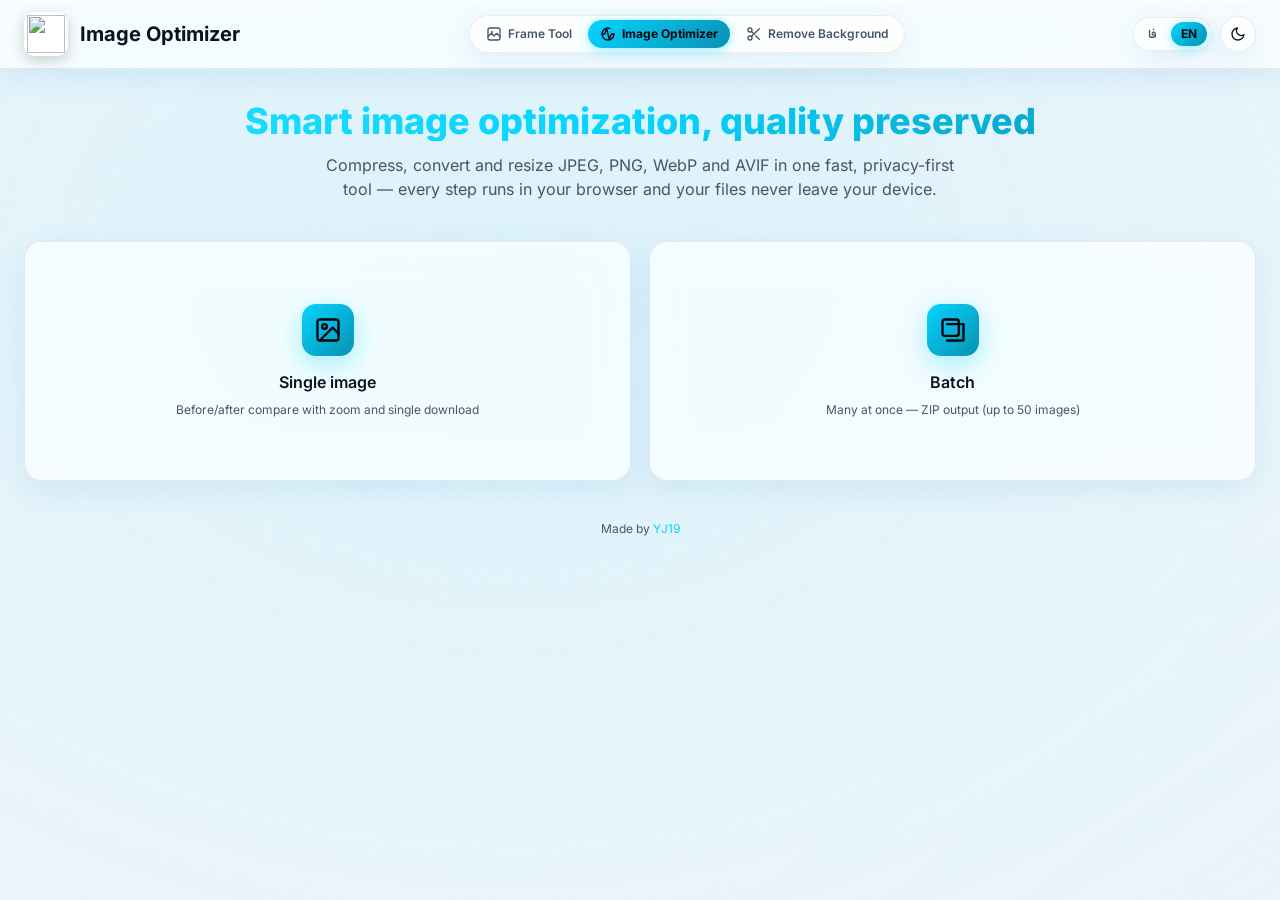
==== optimizer/index.html @ d2548ae6 "Migrate to imagetools domain, rename placement path, fix fields & original pane - Switch canonical/O" ====
<!DOCTYPE html>
<html lang="fa" dir="rtl" data-theme="dark">
<head>
  <meta charset="UTF-8" />
  <meta name="viewport" content="width=device-width, initial-scale=1.0, viewport-fit=cover" />
  <meta name="theme-color" content="#05060e" />

  <title data-i18n="opt.title">بهینه‌ساز تصویر آنلاین — فشرده‌سازی و تبدیل فرمت رایگان</title>
  <meta name="description" content="بهینه‌ساز رایگان تصویر — فشرده‌سازی JPEG، PNG، WebP و AVIF تا ۹۰٪ بدون افت کیفیت، تغییر ابعاد و خروجی دسته‌ای ZIP. تمام پردازش در مرورگر شما انجام می‌شود؛ فایل‌ها به سرور ارسال نمی‌شوند." />
  <meta name="keywords" content="بهینه ساز تصویر, فشرده سازی عکس, تبدیل WebP, AVIF, کاهش حجم تصویر آنلاین, کمپرس عکس, image optimizer, webp converter, jpeg compressor, batch image compression" />
  <meta name="author" content="YJ19" />
  <meta name="robots" content="index, follow, max-image-preview:large" />

  <link rel="icon" href="../assets/favicon.ico" />
  <link rel="canonical" href="https://imagetools.yaldajahanshahi.ir/optimizer/" />
  <link rel="alternate" hreflang="fa" href="https://imagetools.yaldajahanshahi.ir/optimizer/" />
  <link rel="alternate" hreflang="en" href="https://imagetools.yaldajahanshahi.ir/optimizer/" />
  <link rel="alternate" hreflang="x-default" href="https://imagetools.yaldajahanshahi.ir/optimizer/" />

  <meta name="mobile-web-app-capable" content="yes" />
  <meta name="apple-mobile-web-app-capable" content="yes" />
  <meta name="apple-mobile-web-app-status-bar-style" content="black-translucent" />
  <meta name="apple-mobile-web-app-title" content="بهینه‌ساز تصویر" />

  <meta property="og:type" content="website" />
  <meta property="og:url" content="https://imagetools.yaldajahanshahi.ir/optimizer/" />
  <meta property="og:site_name" content="بهینه‌ساز تصویر · YJ19" />
  <meta property="og:title" content="بهینه‌ساز تصویر — فشرده‌سازی و تبدیل فرمت در مرورگر" />
  <meta property="og:description" content="فشرده‌سازی JPEG، PNG، WebP و AVIF تا ۹۰٪ بدون افت کیفیت — تمام پردازش در مرورگر شما، بدون آپلود فایل به سرور. پشتیبانی از پردازش دسته‌ای و خروجی ZIP." />
  <meta property="og:image" content="https://imagetools.yaldajahanshahi.ir/assets/Set-Images-template-logo.webp" />
  <meta property="og:image:alt" content="بهینه‌ساز تصویر YJ19" />
  <meta property="og:locale" content="fa_IR" />
  <meta property="og:locale:alternate" content="en_US" />

  <meta name="twitter:card" content="summary_large_image" />
  <meta name="twitter:title" content="بهینه‌ساز تصویر — فشرده‌سازی و تبدیل فرمت در مرورگر" />
  <meta name="twitter:description" content="فشرده‌سازی تصاویر تا ۹۰٪ بدون افت کیفیت — تمام پردازش در مرورگر، بدون آپلود، رایگان." />
  <meta name="twitter:image" content="https://imagetools.yaldajahanshahi.ir/assets/Set-Images-template-logo.webp" />

  <script type="application/ld+json">
  {
    "@context": "https://schema.org",
    "@type": "WebApplication",
    "name": "بهینه‌ساز تصویر",
    "alternateName": "Image Optimizer",
    "url": "https://imagetools.yaldajahanshahi.ir/optimizer/",
    "applicationCategory": "MultimediaApplication",
    "applicationSubCategory": "Image Compression Tool",
    "operatingSystem": "Any modern web browser",
    "browserRequirements": "Requires JavaScript. Requires HTML5.",
    "offers": { "@type": "Offer", "price": "0", "priceCurrency": "USD" },
    "description": "بهینه‌ساز رایگان تصویر؛ فشرده‌سازی JPEG، PNG، WebP و AVIF تا ۹۰٪ بدون افت کیفیت، تغییر ابعاد، پردازش دسته‌ای و خروجی ZIP. تمام پردازش در مرورگر کاربر انجام می‌شود و فایلی به سرور ارسال نمی‌شود.",
    "inLanguage": ["fa", "en"],
    "isAccessibleForFree": true,
    "featureList": [
      "Browser-side image compression — no upload, full privacy",
      "Format conversion: WebP, JPEG, PNG, AVIF",
      "Batch processing up to 50 images with ZIP output",
      "Resize with aspect-ratio lock",
      "Per-image preview and individual download",
      "Live before/after comparison with zoom and pan",
      "Bilingual UI (Persian / English) with RTL support",
      "PWA — installable, works offline"
    ],
    "author": {
      "@type": "Person",
      "name": "Yalda Jahanshahi (YJ19)",
      "url": "https://yaldajahanshahi.ir"
    },
    "publisher": {
      "@type": "Person",
      "name": "YJ19",
      "url": "https://yaldajahanshahi.ir"
    },
    "screenshot": "https://imagetools.yaldajahanshahi.ir/assets/Set-Images-template-logo.webp"
  }
  </script>

  <link rel="preconnect" href="https://cdn.jsdelivr.net" crossorigin />
  <link rel="stylesheet" href="../fonts/fonts.css?v=20260707c" />

  <!-- Critical CSS: prevents FOUC and handles theme-icon visibility independently of Tailwind JIT -->
  <style>
    .hidden { display: none !important; }
    .sr-only {
      position: absolute !important;
      width: 1px !important; height: 1px !important;
      padding: 0 !important; margin: -1px !important;
      overflow: hidden !important; clip: rect(0,0,0,0) !important;
      white-space: nowrap !important; border: 0 !important;
    }
    /* Theme toggle icons — driven by [data-theme] on <html>, no Tailwind dark: needed */
    .theme-icon-sun { display: none; }
    .theme-icon-moon { display: block; }
    [data-theme="dark"] .theme-icon-sun { display: block; }
    [data-theme="dark"] .theme-icon-moon { display: none; }
  </style>

  <script src="../vendor/tailwind-3.4.17.js?v=20260707c"></script>
  <script>
    tailwind.config = {
      darkMode: ['class', '[data-theme="dark"]'],
      theme: {
        extend: {
          fontFamily: {
            sans: ['Inter', 'Vazirmatn', 'system-ui', 'sans-serif'],
            fa: ['Vazirmatn', 'system-ui', 'sans-serif']
          },
          colors: {
            cyan: {
              soft: '#22e0ff',
              DEFAULT: '#06d4ff',
              deep: '#0891b2'
            }
          }
        }
      }
    };
  </script>

  <link rel="stylesheet" href="../styles/main.css?v=20260707c" />
  <link rel="stylesheet" href="optimizer.css?v=20260707c" />
  <script defer src="../vendor/jszip-3.10.1.min.js?v=20260707c"></script>
</head>

<body class="font-sans antialiased min-h-screen selection:bg-cyan/30">

  <div class="fixed inset-0 -z-10 bg-gradient-mesh pointer-events-none"></div>
  <div class="fixed inset-0 -z-10 bg-noise opacity-[0.02] pointer-events-none"></div>

  <!-- ============ HEADER ============ -->
  <header class="glass-header sticky top-0 z-40">
    <div class="container mx-auto px-3 sm:px-6 py-3 flex flex-wrap items-center justify-between gap-y-2 gap-x-3">
      <div class="flex items-center justify-center sm:justify-start gap-2 sm:gap-3 min-w-0 basis-full sm:basis-auto">
        <a href="../" class="logo-mark shrink-0" aria-label="خانه">
          <img src="../assets/Set-Images-template-logo.webp" alt="" width="44" height="44" />
        </a>
        <div class="min-w-0">
          <h1 class="text-base sm:text-xl font-bold leading-tight truncate" data-i18n="opt.name">بهینه‌ساز تصویر</h1>
          <p class="text-[11px] sm:text-xs text-muted leading-none hidden sm:block" data-i18n="opt.tagline">بهینه‌سازی و تبدیل فرمت تصاویر در مرورگر</p>
        </div>
      </div>

      <nav class="tool-nav glass-pill flex items-center gap-1 p-1 text-[11px] sm:text-xs font-semibold basis-full sm:basis-auto justify-center order-3 sm:order-2" aria-label="Tools">
        <a href="../template-img-placement/" class="tool-nav-btn">
          <svg class="w-4 h-4" viewBox="0 0 24 24" fill="none" stroke="currentColor" stroke-width="2" stroke-linecap="round" stroke-linejoin="round" aria-hidden="true">
            <rect x="3" y="3" width="18" height="18" rx="3"/>
            <path d="M3 16l5-5 4 4 4-4 5 5"/>
            <circle cx="9" cy="9" r="1.5" fill="currentColor" stroke="none"/>
          </svg>
          <span data-i18n="nav.placement">جایگذاری قالب</span>
        </a>
        <a href="./" class="tool-nav-btn active" aria-current="page">
          <svg class="w-4 h-4" viewBox="0 0 24 24" fill="none" stroke="currentColor" stroke-width="2" stroke-linecap="round" stroke-linejoin="round" aria-hidden="true">
            <path d="M21 12a9 9 0 1 1-6.219-8.56"/>
            <path d="M3 12h4l3-8 4 16 3-8h4"/>
          </svg>
          <span data-i18n="nav.optimizer">بهینه‌ساز تصویر</span>
        </a>
        <a href="../remove-bg/" class="tool-nav-btn">
          <svg class="w-4 h-4" viewBox="0 0 24 24" fill="none" stroke="currentColor" stroke-width="2" stroke-linecap="round" stroke-linejoin="round" aria-hidden="true">
            <circle cx="6" cy="6" r="3"/><circle cx="6" cy="18" r="3"/><path d="M20 4L8.12 15.88M14.47 14.48L20 20M8.12 8.12L12 12"/>
          </svg>
          <span data-i18n="nav.removebg">حذف پس‌زمینه</span>
        </a>
      </nav>

      <div class="flex items-center gap-1.5 sm:gap-2 shrink-0 basis-full sm:basis-auto justify-center sm:justify-end order-2 sm:order-3">
        <div class="glass-pill flex items-center gap-1 p-1 text-[11px] sm:text-xs font-semibold">
          <button data-lang-btn="fa" class="lang-btn px-2 sm:px-2.5 py-1 rounded-full">فا</button>
          <button data-lang-btn="en" class="lang-btn px-2 sm:px-2.5 py-1 rounded-full">EN</button>
        </div>
        <button id="theme-toggle" class="glass-pill w-9 h-9 flex items-center justify-center" aria-label="Toggle theme" title="تغییر تم">
          <svg class="theme-icon-sun w-4 h-4" viewBox="0 0 24 24" fill="none" stroke="currentColor" stroke-width="2" stroke-linecap="round" stroke-linejoin="round" aria-hidden="true">
            <circle cx="12" cy="12" r="4"/><path d="M12 2v2M12 20v2M4.93 4.93l1.41 1.41M17.66 17.66l1.41 1.41M2 12h2M20 12h2M4.93 19.07l1.41-1.41M17.66 6.34l1.41-1.41"/>
          </svg>
          <svg class="theme-icon-moon w-4 h-4" viewBox="0 0 24 24" fill="none" stroke="currentColor" stroke-width="2" stroke-linecap="round" stroke-linejoin="round" aria-hidden="true">
            <path d="M21 12.79A9 9 0 1 1 11.21 3 7 7 0 0 0 21 12.79z"/>
          </svg>
        </button>
      </div>
    </div>
  </header>

  <!-- Hidden file inputs -->
  <input type="file" id="opt-input" accept="image/*" class="sr-only" />
  <input type="file" id="opt-batch-input" accept="image/*" multiple class="sr-only" />

  <main class="container mx-auto px-3 sm:px-6 py-6 sm:py-8 max-w-7xl">

    <!-- ============ HERO ============ -->
    <section id="opt-hero" class="text-center mb-7 sm:mb-10">
      <h2 class="text-2xl sm:text-4xl font-extrabold mb-2 sm:mb-3 text-gradient-brand" data-i18n="opt.hero.title">
        بهینه‌سازی هوشمند تصاویر، با حفظ کیفیت
      </h2>
      <p class="text-xs sm:text-base text-muted max-w-2xl mx-auto px-2" data-i18n="opt.hero.subtitle">
        تبدیل فرمت، فشرده‌سازی و تغییر ابعاد تصاویر JPEG، PNG، WebP و AVIF در یک ابزار سریع و امن — تمام پردازش در مرورگر شما انجام می‌شود و فایل‌ها هرگز به سرور ارسال نمی‌شوند.
      </p>
    </section>

    <!-- ============ EMPTY STATE — two entry cards ============ -->
    <section id="opt-empty-state" class="mb-6">
      <div class="opt-mode-grid">

        <!-- Single image card -->
        <div id="opt-drop" class="glass-card drop-zone opt-mode-card group" tabindex="0" role="button" aria-label="Select single image">
          <div class="drop-empty">
            <div class="icon-bubble">
              <svg class="w-7 h-7" viewBox="0 0 24 24" fill="none" stroke="currentColor" stroke-width="2" stroke-linecap="round" stroke-linejoin="round">
                <rect x="3" y="3" width="18" height="18" rx="2"/>
                <circle cx="9" cy="9" r="2"/>
                <path d="M21 15l-5-5L5 21"/>
              </svg>
            </div>
            <p class="font-semibold text-sm sm:text-base" data-i18n="opt.mode.single.title">یک تصویر</p>
            <p class="text-[11px] sm:text-xs text-muted mt-1 px-2" data-i18n="opt.mode.single.hint">مقایسه قبل/بعد با zoom و دانلود تکی</p>
          </div>
        </div>

        <!-- Batch images card -->
        <div id="opt-batch-drop" class="glass-card drop-zone opt-mode-card group" tabindex="0" role="button" aria-label="Select multiple images">
          <div class="drop-empty">
            <div class="icon-bubble">
              <svg class="w-7 h-7" viewBox="0 0 24 24" fill="none" stroke="currentColor" stroke-width="2" stroke-linecap="round" stroke-linejoin="round">
                <rect x="3" y="3" width="14" height="14" rx="2"/>
                <path d="M7 7h14v14H7"/>
              </svg>
            </div>
            <p class="font-semibold text-sm sm:text-base" data-i18n="opt.mode.batch.title">دسته‌ای</p>
            <p class="text-[11px] sm:text-xs text-muted mt-1 px-2" data-i18n="opt.mode.batch.hint">چندتا با هم — خروجی ZIP (تا ۵۰ تصویر)</p>
          </div>
        </div>

      </div>
    </section>

    <!-- ============ WORKSPACE (hidden until image loaded) ============ -->
    <section id="opt-workspace" class="hidden">

      <!-- ============ STEP 1: SETTINGS ============ -->
      <div class="step-label">
        <span class="step-num">۱</span>
        <span data-i18n="opt.step.settings">تنظیمات خروجی</span>
        <button id="opt-reset" class="btn-ghost text-xs ms-auto" data-i18n="opt.settings.reset">انتخاب تصویر دیگر</button>
      </div>

      <div class="glass-card p-4 sm:p-5 mb-5 sm:mb-6">
        <div class="settings-grid">

          <!-- Codec -->
          <div>
            <label for="opt-codec" class="block text-sm font-semibold mb-2" data-i18n="opt.codec.label">فرمت خروجی</label>
            <select id="opt-codec" class="glass-select">
              <option value="webp" data-i18n-option="opt.codec.webp">WebP — فشرده‌سازی هوشمند (پیشنهادی)</option>
              <option value="jpeg" data-i18n-option="opt.codec.jpeg">JPEG — مرورگر</option>
              <option value="png" data-i18n-option="opt.codec.png">PNG — مرورگر (lossless)</option>
              <option value="avif" data-i18n-option="opt.codec.avif">AVIF — بهترین فشرده‌سازی</option>
            </select>
          </div>

          <!-- Quality slider -->
          <div id="opt-quality-row">
            <label for="opt-quality" class="block text-sm font-semibold mb-2">
              <span data-i18n="opt.quality.label">کیفیت</span>
              <span class="opt-quality-meta">
                <span id="opt-quality-val" class="text-cyan font-extrabold">75</span>
              </span>
            </label>
            <input id="opt-quality" type="range" min="1" max="100" value="75" class="opt-range" />
          </div>

          <!-- Resize -->
          <div>
            <label class="block text-sm font-semibold mb-2" data-i18n="opt.resize.label">تغییر ابعاد (اختیاری)</label>
            <div class="opt-resize-row">
              <input id="opt-resize-w" type="number" placeholder="W" class="glass-input opt-resize-input" />
              <span class="opt-resize-x">×</span>
              <input id="opt-resize-h" type="number" placeholder="H" class="glass-input opt-resize-input" />
              <label class="opt-resize-lock">
                <input id="opt-resize-lock" type="checkbox" checked />
                <span data-i18n="opt.resize.lock">حفظ نسبت</span>
              </label>
            </div>
          </div>

        </div>

        <!-- Edit tools: crop + background removal -->
        <div class="opt-edit-tools">
          <span class="opt-edit-tools-label" data-i18n="opt.edit.label">ویرایش تصویر</span>
          <div class="opt-edit-tools-actions">
            <button id="opt-crop-btn" type="button" class="opt-tool-btn">
              <svg class="w-4 h-4" viewBox="0 0 24 24" fill="none" stroke="currentColor" stroke-width="2" stroke-linecap="round" stroke-linejoin="round" aria-hidden="true">
                <path d="M6 2v14a2 2 0 0 0 2 2h14"/><path d="M18 22V8a2 2 0 0 0-2-2H2"/>
              </svg>
              <span data-i18n="opt.edit.crop">برش</span>
            </button>
            <button id="opt-bg-btn" type="button" class="opt-tool-btn">
              <span class="btn-default">
                <svg class="w-4 h-4 inline-block" viewBox="0 0 24 24" fill="none" stroke="currentColor" stroke-width="2" stroke-linecap="round" stroke-linejoin="round" aria-hidden="true">
                  <circle cx="6" cy="6" r="3"/><circle cx="6" cy="18" r="3"/><path d="M20 4L8.12 15.88M14.47 14.48L20 20M8.12 8.12L12 12"/>
                </svg>
                <span data-i18n="opt.edit.removeBg">حذف پس‌زمینه</span>
              </span>
              <span class="btn-loading">
                <span class="spinner-sm"></span>
                <span data-i18n="opt.edit.bgBtnBusy">در حال پردازش…</span>
              </span>
            </button>
            <button id="opt-bg-ai-btn" type="button" class="opt-tool-btn opt-tool-btn-ai" data-i18n-title="opt.edit.removeBgAiTitle" title="اگه ابزار ساده نتونست پس‌زمینه رو برداره، با هوش مصنوعی تشخیص بده">
              <span class="btn-default">
                <svg class="w-4 h-4 inline-block" viewBox="0 0 24 24" fill="none" stroke="currentColor" stroke-width="2" stroke-linecap="round" stroke-linejoin="round" aria-hidden="true">
                  <path d="M12 3l1.9 4.6L18.5 9.5 13.9 11.4 12 16l-1.9-4.6L5.5 9.5l4.6-1.9z"/><path d="M19 15l.6 1.6L21.5 17.5l-1.9.7L19 20l-.6-1.8L16.5 17.5l1.9-.9z"/>
                </svg>
                <span data-i18n="opt.edit.removeBgAi">با هوش مصنوعی</span>
              </span>
              <span class="btn-loading">
                <span class="spinner-sm"></span>
                <span data-i18n="opt.edit.bgBtnBusy">در حال پردازش…</span>
              </span>
            </button>
            <button id="opt-edit-reset" type="button" class="opt-tool-btn opt-tool-btn-ghost hidden">
              <svg class="w-4 h-4" viewBox="0 0 24 24" fill="none" stroke="currentColor" stroke-width="2" stroke-linecap="round" stroke-linejoin="round" aria-hidden="true">
                <path d="M3 7v6h6"/><path d="M3 13a9 9 0 1 0 3-7.7L3 8"/>
              </svg>
              <span data-i18n="opt.edit.reset">بازگردانی</span>
            </button>
          </div>
        </div>
      </div>

      <!-- ============ STEP 2: COMPARE ============ -->
      <div class="step-label">
        <span class="step-num">۲</span>
        <span data-i18n="opt.step.compare">مقایسه</span>
        <span id="opt-savings-pill" class="step-badge hidden">—</span>
      </div>

      <div class="opt-grid mb-5 sm:mb-6">

        <!-- Original -->
        <div class="opt-pane glass-card">
          <div class="opt-pane-header">
            <span class="opt-pane-tag" data-i18n="opt.pane.original">اصل</span>
            <span id="opt-original-info" class="opt-pane-info">—</span>
          </div>
          <div id="opt-original-canvas" class="opt-pane-canvas">
            <img id="opt-original-img" alt="" draggable="false" />
          </div>
        </div>

        <!-- Compressed -->
        <div class="opt-pane glass-card">
          <div class="opt-pane-header">
            <span class="opt-pane-tag opt-pane-tag-accent" data-i18n="opt.pane.compressed">فشرده‌شده</span>
            <span id="opt-compressed-info" class="opt-pane-info">—</span>
          </div>
          <div id="opt-compressed-canvas" class="opt-pane-canvas">
            <img id="opt-compressed-img" alt="" draggable="false" />
            <div id="opt-compressed-placeholder" class="opt-pane-empty">
              <span data-i18n="opt.pane.compressing">در حال پردازش…</span>
            </div>
          </div>
        </div>

      </div>

      <!-- Zoom controls (synced between both panes) -->
      <div class="opt-zoom-bar">
        <button type="button" id="opt-zoom-out" class="opt-zoom-btn" aria-label="Zoom out" title="Zoom out">
          <svg width="14" height="14" viewBox="0 0 24 24" fill="none" stroke="currentColor" stroke-width="2.4" stroke-linecap="round" stroke-linejoin="round"><path d="M5 12h14"/></svg>
        </button>
        <span id="opt-zoom-val" class="opt-zoom-val">100%</span>
        <button type="button" id="opt-zoom-in" class="opt-zoom-btn" aria-label="Zoom in" title="Zoom in">
          <svg width="14" height="14" viewBox="0 0 24 24" fill="none" stroke="currentColor" stroke-width="2.4" stroke-linecap="round" stroke-linejoin="round"><path d="M12 5v14M5 12h14"/></svg>
        </button>
        <span class="opt-zoom-sep"></span>
        <button type="button" id="opt-zoom-fit" class="opt-zoom-btn opt-zoom-btn-text" data-i18n="opt.zoom.fit">جا کن</button>
        <button type="button" id="opt-zoom-100" class="opt-zoom-btn opt-zoom-btn-text" data-i18n="opt.zoom.actual">۱:۱</button>
        <span class="opt-zoom-hint" data-i18n="opt.zoom.hint">با اسکرول zoom، با درگ pan</span>
      </div>

      <!-- ============ STEP 3: DOWNLOAD ============ -->
      <div class="step-label">
        <span class="step-num">۳</span>
        <span data-i18n="opt.step.download">دانلود</span>
      </div>

      <div class="glass-card p-4 sm:p-5">
        <div class="opt-actions">
          <div class="opt-stats">
            <div class="opt-stat">
              <span class="opt-stat-label" data-i18n="opt.stats.savings">کاهش حجم:</span>
              <span id="opt-stat-savings" class="opt-stat-val">—</span>
            </div>
            <div class="opt-stat">
              <span class="opt-stat-label" data-i18n="opt.stats.ratio">نسبت:</span>
              <span id="opt-stat-ratio" class="opt-stat-val">—</span>
            </div>
          </div>
          <button id="opt-download" class="action-btn" disabled>
            <svg class="w-4 h-4" viewBox="0 0 24 24" fill="none" stroke="currentColor" stroke-width="2.4" stroke-linecap="round" stroke-linejoin="round">
              <path d="M12 3v12M7 10l5 5 5-5M5 21h14"/>
            </svg>
            <span data-i18n="opt.download">دانلود</span>
          </button>
        </div>
      </div>

    </section>

    <!-- ============ BATCH WORKSPACE ============ -->
    <section id="opt-batch-workspace" class="hidden">

      <!-- Step 1: Settings -->
      <div class="step-label">
        <span class="step-num">۱</span>
        <span data-i18n="opt.step.settings">تنظیمات خروجی</span>
        <button id="opt-batch-reset" class="btn-ghost text-xs ms-auto" data-i18n="opt.settings.reset">انتخاب تصویر دیگر</button>
      </div>

      <div class="glass-card p-4 sm:p-5 mb-5 sm:mb-6">
        <div class="settings-grid">
          <div>
            <label for="opt-b-codec" class="block text-sm font-semibold mb-2" data-i18n="opt.codec.label">فرمت خروجی</label>
            <select id="opt-b-codec" class="glass-select">
              <option value="webp" data-i18n-option="opt.codec.webp">WebP — فشرده‌سازی هوشمند (پیشنهادی)</option>
              <option value="jpeg" data-i18n-option="opt.codec.jpeg">JPEG — مرورگر</option>
              <option value="png" data-i18n-option="opt.codec.png">PNG — مرورگر (lossless)</option>
              <option value="avif" data-i18n-option="opt.codec.avif">AVIF — بهترین فشرده‌سازی</option>
            </select>
          </div>

          <div id="opt-b-quality-row">
            <label for="opt-b-quality" class="block text-sm font-semibold mb-2">
              <span data-i18n="opt.quality.label">کیفیت</span>
              <span class="opt-quality-meta">
                <span id="opt-b-quality-val" class="text-cyan font-extrabold">75</span>
              </span>
            </label>
            <input id="opt-b-quality" type="range" min="1" max="100" value="75" class="opt-range" />
          </div>

          <div>
            <label class="block text-sm font-semibold mb-2" data-i18n="opt.resize.label">تغییر ابعاد (اختیاری)</label>
            <div class="opt-resize-row">
              <input id="opt-b-resize-w" type="number" placeholder="W" class="glass-input opt-resize-input" />
              <span class="opt-resize-x">×</span>
              <input id="opt-b-resize-h" type="number" placeholder="H" class="glass-input opt-resize-input" />
              <label class="opt-resize-lock">
                <input id="opt-b-resize-lock" type="checkbox" />
                <span data-i18n="opt.resize.lock">حفظ نسبت</span>
              </label>
            </div>
          </div>
        </div>
      </div>

      <!-- Step 2: Images grid -->
      <div class="step-label">
        <span class="step-num">۲</span>
        <span data-i18n="opt.batch.step.images">تصاویر</span>
        <span id="opt-batch-count" class="step-badge">0 / 50</span>
      </div>

      <div id="opt-batch-toolbar" class="flex items-center justify-between gap-3 mb-3">
        <div class="text-xs sm:text-sm">
          <span class="text-muted" data-i18n="opt.batch.added">افزوده شد:</span>
          <span id="opt-batch-added" class="font-bold">0</span>
        </div>
        <div class="flex items-center gap-2">
          <button id="opt-batch-add-more" class="btn-ghost text-xs">
            <span data-i18n="opt.batch.addMore">افزودن بیشتر</span>
          </button>
          <button id="opt-batch-clear" class="btn-ghost text-xs text-rose-500 hover:text-rose-600">
            <span data-i18n="opt.batch.clearAll">پاک کردن همه</span>
          </button>
        </div>
      </div>

      <div id="opt-batch-grid" class="grid grid-cols-3 sm:grid-cols-4 md:grid-cols-6 lg:grid-cols-8 gap-3 mb-3"></div>

      <div id="opt-batch-totals" class="opt-batch-totals hidden">
        <div class="opt-batch-totals-item">
          <span class="opt-batch-totals-label" data-i18n="opt.batch.totals.original">حجم اصلی کل</span>
          <span id="opt-batch-totals-orig" class="opt-batch-totals-val">—</span>
        </div>
        <div class="opt-batch-totals-item">
          <span class="opt-batch-totals-label" data-i18n="opt.batch.totals.compressed">حجم فشرده‌شده</span>
          <span id="opt-batch-totals-comp" class="opt-batch-totals-val">—</span>
        </div>
        <div class="opt-batch-totals-item opt-batch-totals-saved">
          <span class="opt-batch-totals-label" data-i18n="opt.batch.totals.saved">صرفه‌جویی</span>
          <span id="opt-batch-totals-saved" class="opt-batch-totals-val">—</span>
          <span id="opt-batch-totals-pct" class="opt-batch-totals-pct">—</span>
        </div>
      </div>
      <div class="mb-5 sm:mb-6"></div>

      <!-- Step 3: Process -->
      <div class="step-label">
        <span class="step-num">۳</span>
        <span data-i18n="opt.batch.step.process">پردازش و دانلود</span>
      </div>

      <div class="glass-card p-4 sm:p-5">
        <button id="opt-batch-process" class="action-btn w-full" disabled>
          <span class="btn-default">
            <svg class="w-4 h-4 inline-block" viewBox="0 0 24 24" fill="none" stroke="currentColor" stroke-width="2.4" stroke-linecap="round" stroke-linejoin="round">
              <path d="M3 12l3 3 9-9M3 19h18"/>
            </svg>
            <span id="opt-batch-process-label" data-i18n="opt.batch.compress">فشرده‌سازی و پیش‌نمایش</span>
          </span>
          <span class="btn-loading">
            <span class="spinner-sm"></span>
            <span data-i18n="opt.batch.processing">در حال پردازش…</span>
          </span>
        </button>

        <div id="opt-batch-progress" class="hidden mt-4">
          <div class="flex items-center justify-between mb-2 text-sm">
            <span id="opt-batch-progress-label" class="font-bold">—</span>
            <span id="opt-batch-progress-pct" class="font-extrabold tabular-nums text-cyan">0%</span>
          </div>
          <div class="progress-track">
            <div id="opt-batch-progress-fill" class="progress-fill" style="width:0%"></div>
          </div>
        </div>

        <div id="opt-batch-stats" class="hidden mt-5">
          <div class="opt-batch-stats-head">
            <span class="opt-pane-tag opt-pane-tag-accent" data-i18n="opt.batch.stats.title">خلاصه فشرده‌سازی</span>
            <span id="opt-batch-stat-processed" class="text-xs text-muted">—</span>
          </div>
          <div class="opt-batch-stats-grid">
            <div class="opt-batch-stat-card">
              <span class="opt-batch-stat-label" data-i18n="opt.batch.stats.totalOriginal">حجم اصلی کل</span>
              <span id="opt-batch-stat-original" class="opt-batch-stat-val">—</span>
            </div>
            <div class="opt-batch-stat-card">
              <span class="opt-batch-stat-label" data-i18n="opt.batch.stats.totalCompressed">حجم فشرده‌شده</span>
              <span id="opt-batch-stat-compressed" class="opt-batch-stat-val">—</span>
            </div>
            <div class="opt-batch-stat-card opt-batch-stat-card-hero">
              <span class="opt-batch-stat-label" data-i18n="opt.batch.stats.totalSaved">صرفه‌جویی</span>
              <span id="opt-batch-stat-saved" class="opt-batch-stat-val">—</span>
              <span id="opt-batch-stat-saved-pct" class="opt-batch-stat-pill">—</span>
            </div>
          </div>

          <details id="opt-batch-files-details" class="opt-batch-files-details">
            <summary id="opt-batch-files-summary" class="opt-batch-files-summary">جزئیات هر فایل</summary>
            <div id="opt-batch-files-list" class="opt-batch-files-list"></div>
          </details>

          <button id="opt-batch-download" class="action-btn w-full mt-5">
            <span class="btn-default">
              <svg class="w-4 h-4 inline-block" viewBox="0 0 24 24" fill="none" stroke="currentColor" stroke-width="2.4" stroke-linecap="round" stroke-linejoin="round">
                <path d="M12 3v12M7 10l5 5 5-5M5 21h14"/>
              </svg>
              <span data-i18n="opt.batch.downloadZip">دانلود ZIP</span>
            </span>
            <span class="btn-loading">
              <span class="spinner-sm"></span>
              <span data-i18n="opt.batch.zipping2">در حال ساخت ZIP…</span>
            </span>
          </button>
        </div>

        <p id="opt-batch-stale-notice" class="hidden mt-3 text-xs text-amber-500 font-semibold" data-i18n="opt.batch.staleNotice">
          تنظیمات تغییر کرد — برای دیدن نتیجه‌ی جدید دوباره «فشرده‌سازی» رو بزن
        </p>
      </div>

      <!-- Step 4: Per-image downloads (only after compress) -->
      <div id="opt-batch-compressed-section" class="hidden">
        <div class="step-label mt-6 sm:mt-8">
          <span class="step-num">۴</span>
          <span data-i18n="opt.batch.compressed.title">تصاویر فشرده‌شده</span>
          <span class="text-[11px] sm:text-xs text-muted font-medium ms-auto" data-i18n="opt.batch.compressed.hint">برای دانلود تک‌تک، روی هر تصویر کلیک کن</span>
        </div>
        <div id="opt-batch-compressed-grid" class="grid grid-cols-2 sm:grid-cols-3 md:grid-cols-4 lg:grid-cols-5 gap-3 mb-5 sm:mb-6"></div>
      </div>

    </section>

    <!-- ============ FOOTER ============ -->
    <footer class="text-center mt-10 mb-4 text-[11px] sm:text-xs text-muted">
      <p>
        <span data-i18n="footer.credit">ساخته شده به وسیله</span>
        <a href="https://yaldajahanshahi.ir" target="_blank" rel="noopener noreferrer" class="text-cyan hover:underline">YJ19</a>
      </p>
    </footer>
  </main>

  <!-- ============ CROP MODAL ============ -->
  <div id="opt-crop-modal" class="opt-crop-modal hidden" role="dialog" aria-modal="true" aria-labelledby="opt-crop-title">
    <div class="opt-crop-backdrop" id="opt-crop-backdrop"></div>
    <div class="opt-crop-dialog glass-card">
      <div class="opt-crop-head">
        <span id="opt-crop-title" class="opt-crop-title" data-i18n="opt.crop.title">برش تصویر</span>
        <button id="opt-crop-close" class="opt-crop-close" aria-label="Close" title="بستن">
          <svg width="18" height="18" viewBox="0 0 24 24" fill="none" stroke="currentColor" stroke-width="2.4" stroke-linecap="round" stroke-linejoin="round"><path d="M18 6L6 18M6 6l12 12"/></svg>
        </button>
      </div>

      <div class="opt-crop-ratios">
        <button type="button" class="opt-crop-ratio active" data-ratio="free" data-i18n="opt.crop.free">آزاد</button>
        <button type="button" class="opt-crop-ratio" data-ratio="orig" data-i18n="opt.crop.orig">نسبت تصویر</button>
        <button type="button" class="opt-crop-ratio" data-ratio="1">۱:۱</button>
        <button type="button" class="opt-crop-ratio" data-ratio="1.33333">۴:۳</button>
        <button type="button" class="opt-crop-ratio" data-ratio="0.75">۳:۴</button>
        <button type="button" class="opt-crop-ratio" data-ratio="1.77778">۱۶:۹</button>
      </div>

      <div class="opt-crop-stage" id="opt-crop-stage">
        <div class="opt-crop-imgwrap" id="opt-crop-imgwrap">
          <img id="opt-crop-img" alt="" draggable="false" />
          <div id="opt-crop-box" class="opt-crop-box">
            <span class="opt-crop-handle" data-h="nw"></span>
            <span class="opt-crop-handle" data-h="n"></span>
            <span class="opt-crop-handle" data-h="ne"></span>
            <span class="opt-crop-handle" data-h="e"></span>
            <span class="opt-crop-handle" data-h="se"></span>
            <span class="opt-crop-handle" data-h="s"></span>
            <span class="opt-crop-handle" data-h="sw"></span>
            <span class="opt-crop-handle" data-h="w"></span>
          </div>
        </div>
      </div>

      <div class="opt-crop-foot">
        <span id="opt-crop-dims" class="opt-crop-dims">—</span>
        <div class="opt-crop-foot-actions">
          <button id="opt-crop-cancel" type="button" class="btn-ghost text-sm" data-i18n="opt.crop.cancel">لغو</button>
          <button id="opt-crop-apply" type="button" class="action-btn" data-i18n="opt.crop.apply">اعمال برش</button>
        </div>
      </div>
    </div>
  </div>

  <!-- Toast container — bottom on mobile (away from header), top-right on desktop -->
  <div id="toast-container" class="fixed bottom-4 inset-x-3 sm:bottom-auto sm:top-4 sm:inset-x-auto sm:end-4 z-50 flex flex-col gap-2 sm:max-w-sm pointer-events-none" role="status" aria-live="polite" aria-atomic="false"></div>

  <script defer src="optimizer.js?v=20260707c"></script>
</body>
</html>
---- fonts/fonts.css ----
/* Inter latin 400 */
@font-face {
  font-family: 'Inter';
  font-style: normal;
  font-weight: 400;
  font-display: swap;
  src: url(./inter-latin-400.woff2) format('woff2');
  unicode-range: U+0000-00FF, U+0131, U+0152-0153, U+02BB-02BC, U+02C6, U+02DA, U+02DC, U+0304, U+0308, U+0329, U+2000-206F, U+20AC, U+2122, U+2191, U+2193, U+2212, U+2215, U+FEFF, U+FFFD;
}

/* Inter latin 500 */
@font-face {
  font-family: 'Inter';
  font-style: normal;
  font-weight: 500;
  font-display: swap;
  src: url(./inter-latin-500.woff2) format('woff2');
  unicode-range: U+0000-00FF, U+0131, U+0152-0153, U+02BB-02BC, U+02C6, U+02DA, U+02DC, U+0304, U+0308, U+0329, U+2000-206F, U+20AC, U+2122, U+2191, U+2193, U+2212, U+2215, U+FEFF, U+FFFD;
}

/* Inter latin 600 */
@font-face {
  font-family: 'Inter';
  font-style: normal;
  font-weight: 600;
  font-display: swap;
  src: url(./inter-latin-600.woff2) format('woff2');
  unicode-range: U+0000-00FF, U+0131, U+0152-0153, U+02BB-02BC, U+02C6, U+02DA, U+02DC, U+0304, U+0308, U+0329, U+2000-206F, U+20AC, U+2122, U+2191, U+2193, U+2212, U+2215, U+FEFF, U+FFFD;
}

/* Inter latin 700 */
@font-face {
  font-family: 'Inter';
  font-style: normal;
  font-weight: 700;
  font-display: swap;
  src: url(./inter-latin-700.woff2) format('woff2');
  unicode-range: U+0000-00FF, U+0131, U+0152-0153, U+02BB-02BC, U+02C6, U+02DA, U+02DC, U+0304, U+0308, U+0329, U+2000-206F, U+20AC, U+2122, U+2191, U+2193, U+2212, U+2215, U+FEFF, U+FFFD;
}

/* Inter latin 800 */
@font-face {
  font-family: 'Inter';
  font-style: normal;
  font-weight: 800;
  font-display: swap;
  src: url(./inter-latin-800.woff2) format('woff2');
  unicode-range: U+0000-00FF, U+0131, U+0152-0153, U+02BB-02BC, U+02C6, U+02DA, U+02DC, U+0304, U+0308, U+0329, U+2000-206F, U+20AC, U+2122, U+2191, U+2193, U+2212, U+2215, U+FEFF, U+FFFD;
}

/* Vazirmatn arabic 400 */
@font-face {
  font-family: 'Vazirmatn';
  font-style: normal;
  font-weight: 400;
  font-display: swap;
  src: url(./vazirmatn-arabic-400.woff2) format('woff2');
  unicode-range: U+0600-06FF, U+0750-077F, U+0870-088E, U+0890-0891, U+0897-08E1, U+08E3-08FF, U+200C-200E, U+2010-2011, U+204F, U+2E41, U+FB50-FDFF, U+FE70-FE74, U+FE76-FEFC, U+102E0-102FB, U+10E60-10E7E, U+10EC2-10EC4, U+10EFC-10EFF, U+1EE00-1EE03, U+1EE05-1EE1F, U+1EE21-1EE22, U+1EE24, U+1EE27, U+1EE29-1EE32, U+1EE34-1EE37, U+1EE39, U+1EE3B, U+1EE42, U+1EE47, U+1EE49, U+1EE4B, U+1EE4D-1EE4F, U+1EE51-1EE52, U+1EE54, U+1EE57, U+1EE59, U+1EE5B, U+1EE5D, U+1EE5F, U+1EE61-1EE62, U+1EE64, U+1EE67-1EE6A, U+1EE6C-1EE72, U+1EE74-1EE77, U+1EE79-1EE7C, U+1EE7E, U+1EE80-1EE89, U+1EE8B-1EE9B, U+1EEA1-1EEA3, U+1EEA5-1EEA9, U+1EEAB-1EEBB, U+1EEF0-1EEF1;
}

/* Vazirmatn latin 400 */
@font-face {
  font-family: 'Vazirmatn';
  font-style: normal;
  font-weight: 400;
  font-display: swap;
  src: url(./vazirmatn-latin-400.woff2) format('woff2');
  unicode-range: U+0000-00FF, U+0131, U+0152-0153, U+02BB-02BC, U+02C6, U+02DA, U+02DC, U+0304, U+0308, U+0329, U+2000-206F, U+20AC, U+2122, U+2191, U+2193, U+2212, U+2215, U+FEFF, U+FFFD;
}

/* Vazirmatn arabic 500 */
@font-face {
  font-family: 'Vazirmatn';
  font-style: normal;
  font-weight: 500;
  font-display: swap;
  src: url(./vazirmatn-arabic-500.woff2) format('woff2');
  unicode-range: U+0600-06FF, U+0750-077F, U+0870-088E, U+0890-0891, U+0897-08E1, U+08E3-08FF, U+200C-200E, U+2010-2011, U+204F, U+2E41, U+FB50-FDFF, U+FE70-FE74, U+FE76-FEFC, U+102E0-102FB, U+10E60-10E7E, U+10EC2-10EC4, U+10EFC-10EFF, U+1EE00-1EE03, U+1EE05-1EE1F, U+1EE21-1EE22, U+1EE24, U+1EE27, U+1EE29-1EE32, U+1EE34-1EE37, U+1EE39, U+1EE3B, U+1EE42, U+1EE47, U+1EE49, U+1EE4B, U+1EE4D-1EE4F, U+1EE51-1EE52, U+1EE54, U+1EE57, U+1EE59, U+1EE5B, U+1EE5D, U+1EE5F, U+1EE61-1EE62, U+1EE64, U+1EE67-1EE6A, U+1EE6C-1EE72, U+1EE74-1EE77, U+1EE79-1EE7C, U+1EE7E, U+1EE80-1EE89, U+1EE8B-1EE9B, U+1EEA1-1EEA3, U+1EEA5-1EEA9, U+1EEAB-1EEBB, U+1EEF0-1EEF1;
}

/* Vazirmatn latin 500 */
@font-face {
  font-family: 'Vazirmatn';
  font-style: normal;
  font-weight: 500;
  font-display: swap;
  src: url(./vazirmatn-latin-500.woff2) format('woff2');
  unicode-range: U+0000-00FF, U+0131, U+0152-0153, U+02BB-02BC, U+02C6, U+02DA, U+02DC, U+0304, U+0308, U+0329, U+2000-206F, U+20AC, U+2122, U+2191, U+2193, U+2212, U+2215, U+FEFF, U+FFFD;
}

/* Vazirmatn arabic 600 */
@font-face {
  font-family: 'Vazirmatn';
  font-style: normal;
  font-weight: 600;
  font-display: swap;
  src: url(./vazirmatn-arabic-600.woff2) format('woff2');
  unicode-range: U+0600-06FF, U+0750-077F, U+0870-088E, U+0890-0891, U+0897-08E1, U+08E3-08FF, U+200C-200E, U+2010-2011, U+204F, U+2E41, U+FB50-FDFF, U+FE70-FE74, U+FE76-FEFC, U+102E0-102FB, U+10E60-10E7E, U+10EC2-10EC4, U+10EFC-10EFF, U+1EE00-1EE03, U+1EE05-1EE1F, U+1EE21-1EE22, U+1EE24, U+1EE27, U+1EE29-1EE32, U+1EE34-1EE37, U+1EE39, U+1EE3B, U+1EE42, U+1EE47, U+1EE49, U+1EE4B, U+1EE4D-1EE4F, U+1EE51-1EE52, U+1EE54, U+1EE57, U+1EE59, U+1EE5B, U+1EE5D, U+1EE5F, U+1EE61-1EE62, U+1EE64, U+1EE67-1EE6A, U+1EE6C-1EE72, U+1EE74-1EE77, U+1EE79-1EE7C, U+1EE7E, U+1EE80-1EE89, U+1EE8B-1EE9B, U+1EEA1-1EEA3, U+1EEA5-1EEA9, U+1EEAB-1EEBB, U+1EEF0-1EEF1;
}

/* Vazirmatn latin 600 */
@font-face {
  font-family: 'Vazirmatn';
  font-style: normal;
  font-weight: 600;
  font-display: swap;
  src: url(./vazirmatn-latin-600.woff2) format('woff2');
  unicode-range: U+0000-00FF, U+0131, U+0152-0153, U+02BB-02BC, U+02C6, U+02DA, U+02DC, U+0304, U+0308, U+0329, U+2000-206F, U+20AC, U+2122, U+2191, U+2193, U+2212, U+2215, U+FEFF, U+FFFD;
}

/* Vazirmatn arabic 700 */
@font-face {
  font-family: 'Vazirmatn';
  font-style: normal;
  font-weight: 700;
  font-display: swap;
  src: url(./vazirmatn-arabic-700.woff2) format('woff2');
  unicode-range: U+0600-06FF, U+0750-077F, U+0870-088E, U+0890-0891, U+0897-08E1, U+08E3-08FF, U+200C-200E, U+2010-2011, U+204F, U+2E41, U+FB50-FDFF, U+FE70-FE74, U+FE76-FEFC, U+102E0-102FB, U+10E60-10E7E, U+10EC2-10EC4, U+10EFC-10EFF, U+1EE00-1EE03, U+1EE05-1EE1F, U+1EE21-1EE22, U+1EE24, U+1EE27, U+1EE29-1EE32, U+1EE34-1EE37, U+1EE39, U+1EE3B, U+1EE42, U+1EE47, U+1EE49, U+1EE4B, U+1EE4D-1EE4F, U+1EE51-1EE52, U+1EE54, U+1EE57, U+1EE59, U+1EE5B, U+1EE5D, U+1EE5F, U+1EE61-1EE62, U+1EE64, U+1EE67-1EE6A, U+1EE6C-1EE72, U+1EE74-1EE77, U+1EE79-1EE7C, U+1EE7E, U+1EE80-1EE89, U+1EE8B-1EE9B, U+1EEA1-1EEA3, U+1EEA5-1EEA9, U+1EEAB-1EEBB, U+1EEF0-1EEF1;
}

/* Vazirmatn latin 700 */
@font-face {
  font-family: 'Vazirmatn';
  font-style: normal;
  font-weight: 700;
  font-display: swap;
  src: url(./vazirmatn-latin-700.woff2) format('woff2');
  unicode-range: U+0000-00FF, U+0131, U+0152-0153, U+02BB-02BC, U+02C6, U+02DA, U+02DC, U+0304, U+0308, U+0329, U+2000-206F, U+20AC, U+2122, U+2191, U+2193, U+2212, U+2215, U+FEFF, U+FFFD;
}

/* Vazirmatn arabic 800 */
@font-face {
  font-family: 'Vazirmatn';
  font-style: normal;
  font-weight: 800;
  font-display: swap;
  src: url(./vazirmatn-arabic-800.woff2) format('woff2');
  unicode-range: U+0600-06FF, U+0750-077F, U+0870-088E, U+0890-0891, U+0897-08E1, U+08E3-08FF, U+200C-200E, U+2010-2011, U+204F, U+2E41, U+FB50-FDFF, U+FE70-FE74, U+FE76-FEFC, U+102E0-102FB, U+10E60-10E7E, U+10EC2-10EC4, U+10EFC-10EFF, U+1EE00-1EE03, U+1EE05-1EE1F, U+1EE21-1EE22, U+1EE24, U+1EE27, U+1EE29-1EE32, U+1EE34-1EE37, U+1EE39, U+1EE3B, U+1EE42, U+1EE47, U+1EE49, U+1EE4B, U+1EE4D-1EE4F, U+1EE51-1EE52, U+1EE54, U+1EE57, U+1EE59, U+1EE5B, U+1EE5D, U+1EE5F, U+1EE61-1EE62, U+1EE64, U+1EE67-1EE6A, U+1EE6C-1EE72, U+1EE74-1EE77, U+1EE79-1EE7C, U+1EE7E, U+1EE80-1EE89, U+1EE8B-1EE9B, U+1EEA1-1EEA3, U+1EEA5-1EEA9, U+1EEAB-1EEBB, U+1EEF0-1EEF1;
}

/* Vazirmatn latin 800 */
@font-face {
  font-family: 'Vazirmatn';
  font-style: normal;
  font-weight: 800;
  font-display: swap;
  src: url(./vazirmatn-latin-800.woff2) format('woff2');
  unicode-range: U+0000-00FF, U+0131, U+0152-0153, U+02BB-02BC, U+02C6, U+02DA, U+02DC, U+0304, U+0308, U+0329, U+2000-206F, U+20AC, U+2122, U+2191, U+2193, U+2212, U+2215, U+FEFF, U+FFFD;
}
---- styles/main.css ----
/* ============================================
   Frame Studio — Midnight + Electric Cyan
   ============================================ */

:root {
  /* Brand */
  --c-cyan: #06d4ff;
  --c-cyan-soft: #22e0ff;
  --c-cyan-deep: #0891b2;

  /* Dark mode (Midnight) */
  --bg-base-dark: #05060e;
  --bg-elev-dark: #0a0d1c;
  --glass-bg-dark: rgba(15, 19, 36, 0.55);
  --glass-border-dark: rgba(120, 180, 220, 0.10);
  --glass-shadow-dark: 0 10px 40px rgba(0, 0, 0, 0.5), inset 0 1px 0 rgba(255,255,255,0.04);
  --text-dark: #e5edff;
  --text-muted-dark: #8a96b8;

  /* Light mode (Soft Snow) */
  --bg-base-light: #f5f7fb;
  --bg-elev-light: #ffffff;
  --glass-bg-light: rgba(255, 255, 255, 0.7);
  --glass-border-light: rgba(15, 23, 42, 0.08);
  --glass-shadow-light: 0 8px 28px rgba(2, 132, 199, 0.10), inset 0 1px 0 rgba(255,255,255,0.7);
  --text-light: #0b1220;
  --text-muted-light: #475569;
}

html, body { min-height: 100vh; }
body {
  background-color: var(--bg-base-light);
  color: var(--text-light);
  transition: background-color .4s ease, color .4s ease;
}
[data-theme="dark"] body {
  background-color: var(--bg-base-dark);
  color: var(--text-dark);
}

/* Background: subtle radial cyan glow on midnight */
.bg-gradient-mesh {
  background:
    radial-gradient(at 20% 15%, rgba(6, 212, 255, 0.10) 0px, transparent 55%),
    radial-gradient(at 80% 85%, rgba(6, 212, 255, 0.06) 0px, transparent 55%);
  background-size: 200% 200%;
}
[data-theme="dark"] .bg-gradient-mesh {
  background:
    radial-gradient(at 25% 12%, rgba(6, 212, 255, 0.16) 0px, transparent 55%),
    radial-gradient(at 80% 85%, rgba(8, 145, 178, 0.12) 0px, transparent 55%),
    radial-gradient(at 50% 50%, rgba(6, 182, 212, 0.04) 0px, transparent 70%);
  background-size: 200% 200%;
}

.bg-noise {
  background-image: url("data:image/svg+xml;utf8,<svg viewBox='0 0 200 200' xmlns='http://www.w3.org/2000/svg'><filter id='n'><feTurbulence baseFrequency='0.85' numOctaves='3' /></filter><rect width='100%25' height='100%25' filter='url(%23n)' opacity='0.55'/></svg>");
}

/* ============ Glass primitives ============ */
.glass-card,
.glass-header,
.glass-pill {
  backdrop-filter: blur(22px) saturate(180%);
  -webkit-backdrop-filter: blur(22px) saturate(180%);
  border: 1px solid var(--glass-border-light);
  background: var(--glass-bg-light);
  box-shadow: var(--glass-shadow-light);
  transition: background .3s ease, border-color .3s ease, box-shadow .3s ease;
}
[data-theme="dark"] .glass-card,
[data-theme="dark"] .glass-header,
[data-theme="dark"] .glass-pill {
  border-color: var(--glass-border-dark);
  background: var(--glass-bg-dark);
  box-shadow: var(--glass-shadow-dark);
}

.glass-card { border-radius: 18px; }
.glass-header {
  border-radius: 0;
  border-left: none;
  border-right: none;
  border-top: none;
}
.glass-pill {
  border-radius: 9999px;
  padding: 2px;
}

/* ============ Logo ============ */
.logo-mark {
  width: 44px; height: 44px;
  border-radius: 10px;
  display: flex; align-items: center; justify-content: center;
  background: #ffffff;
  padding: 3px;
  box-shadow: 0 4px 14px rgba(0, 0, 0, 0.2);
}
.logo-mark img {
  width: 100%; height: 100%;
  object-fit: contain;
  display: block;
}

/* ============ Text helpers ============ */
.text-muted { color: var(--text-muted-light); }
[data-theme="dark"] .text-muted { color: var(--text-muted-dark); }

/* ============ Language switcher ============ */
.lang-btn {
  color: var(--text-muted-light);
  transition: all .25s ease;
}
[data-theme="dark"] .lang-btn { color: var(--text-muted-dark); }
.lang-btn.active {
  background: linear-gradient(135deg, var(--c-cyan), var(--c-cyan-deep));
  color: #05060e !important;
  box-shadow: 0 2px 12px rgba(6, 212, 255, 0.45);
  font-weight: 700;
}

/* ============ Top tool navigation (pill switcher) ============ */
.tool-nav-btn {
  display: inline-flex;
  align-items: center;
  gap: 6px;
  padding: 6px 12px;
  border-radius: 9999px;
  color: var(--text-muted-light);
  text-decoration: none;
  transition: all .25s ease;
  white-space: nowrap;
}
[data-theme="dark"] .tool-nav-btn { color: var(--text-muted-dark); }
.tool-nav-btn:hover {
  color: var(--text-light);
  background: rgba(6, 212, 255, 0.08);
}
[data-theme="dark"] .tool-nav-btn:hover {
  color: var(--text-dark);
  background: rgba(6, 212, 255, 0.12);
}
.tool-nav-btn.active {
  background: linear-gradient(135deg, var(--c-cyan), var(--c-cyan-deep));
  color: #05060e !important;
  box-shadow: 0 2px 12px rgba(6, 212, 255, 0.45);
  font-weight: 700;
}
.tool-nav-btn svg { flex-shrink: 0; }
@media (max-width: 640px) {
  .tool-nav-btn { padding: 6px 10px; }
  .tool-nav-btn span { font-size: 11px; }
}

/* ============ Step labels ============ */
.step-label {
  display: flex;
  align-items: center;
  gap: 10px;
  margin-bottom: 12px;
  font-weight: 700;
  font-size: 0.95rem;
}
.step-num {
  width: 26px; height: 26px;
  border-radius: 8px;
  display: inline-flex;
  align-items: center;
  justify-content: center;
  font-size: 0.8rem;
  font-weight: 800;
  background: linear-gradient(135deg, var(--c-cyan), var(--c-cyan-deep));
  color: #05060e;
  box-shadow: 0 2px 12px rgba(6, 212, 255, 0.35);
}
.step-badge {
  margin-inline-start: auto;
  padding: 2px 10px;
  border-radius: 9999px;
  background: rgba(6, 212, 255, 0.12);
  color: var(--c-cyan-deep);
  font-size: 0.7rem;
  font-weight: 700;
  border: 1px solid rgba(6, 212, 255, 0.25);
}

.step-optional {
  margin-inline-start: auto;
  font-size: 0.7rem;
  font-weight: 500;
  color: var(--text-muted-light);
  padding: 3px 10px;
  border-radius: 9999px;
  background: rgba(15, 23, 42, 0.04);
  border: 1px dashed rgba(15, 23, 42, 0.15);
  white-space: nowrap;
  overflow: hidden;
  text-overflow: ellipsis;
  max-width: 70%;
}
[data-theme="dark"] .step-optional {
  color: var(--text-muted-dark);
  background: rgba(255, 255, 255, 0.03);
  border-color: rgba(255, 255, 255, 0.08);
}
@media (max-width: 640px) {
  .step-optional { font-size: 0.62rem; padding: 2px 8px; max-width: 65%; }
}
[data-theme="dark"] .step-badge {
  background: rgba(6, 212, 255, 0.10);
  color: var(--c-cyan-soft);
  border-color: rgba(6, 212, 255, 0.20);
}

/* ============ Drop zone ============ */
.drop-zone {
  position: relative;
  padding: 26px 18px;
  cursor: pointer;
  transition: all .25s ease;
  outline: none;
  min-height: 168px;
  display: flex;
  align-items: center;
  justify-content: center;
}
.drop-zone:focus-visible {
  box-shadow: 0 0 0 3px rgba(6, 212, 255, 0.45), var(--glass-shadow-light);
}
.drop-zone.drag-over {
  transform: scale(1.005);
  box-shadow:
    0 0 0 2px rgba(6, 212, 255, 0.6),
    0 14px 60px rgba(6, 212, 255, 0.25);
  background: rgba(6, 212, 255, 0.07);
}
[data-theme="dark"] .drop-zone.drag-over {
  background: rgba(6, 212, 255, 0.10);
}

.drop-empty {
  display: flex;
  flex-direction: column;
  align-items: center;
  justify-content: center;
  text-align: center;
  gap: 4px;
  width: 100%;
}

.icon-bubble {
  width: 52px; height: 52px;
  border-radius: 14px;
  display: flex; align-items: center; justify-content: center;
  margin-bottom: 10px;
  background: linear-gradient(135deg, var(--c-cyan), var(--c-cyan-deep));
  color: #05060e;
  box-shadow: 0 8px 28px rgba(6, 212, 255, 0.35);
}

/* ============ Frame preview ============ */
.frame-thumb {
  width: 56px;
  height: 56px;
  border-radius: 10px;
  overflow: hidden;
  background:
    linear-gradient(45deg, #c8c8c8 25%, transparent 25%) 0 0/14px 14px,
    linear-gradient(-45deg, #c8c8c8 25%, transparent 25%) 0 0/14px 14px,
    linear-gradient(45deg, transparent 75%, #c8c8c8 75%) 0 0/14px 14px,
    linear-gradient(-45deg, transparent 75%, #c8c8c8 75%) 0 0/14px 14px,
    #efefef;
  flex-shrink: 0;
  border: 1px solid var(--glass-border-light);
}
[data-theme="dark"] .frame-thumb {
  background:
    linear-gradient(45deg, #1c2238 25%, transparent 25%) 0 0/14px 14px,
    linear-gradient(-45deg, #1c2238 25%, transparent 25%) 0 0/14px 14px,
    linear-gradient(45deg, transparent 75%, #1c2238 75%) 0 0/14px 14px,
    linear-gradient(-45deg, transparent 75%, #1c2238 75%) 0 0/14px 14px,
    #0e1426;
  border-color: var(--glass-border-dark);
}
.frame-thumb img {
  width: 100%; height: 100%; object-fit: contain;
}

/* ============ Image thumbnails grid ============ */
.thumb-item {
  position: relative;
  aspect-ratio: 1;
  border-radius: 9px;
  overflow: hidden;
  border: 1px solid var(--glass-border-light);
  background: rgba(255,255,255,0.4);
  transition: transform .2s ease;
}
[data-theme="dark"] .thumb-item {
  border-color: var(--glass-border-dark);
  background: rgba(20, 24, 40, 0.5);
}
.thumb-item:hover { transform: translateY(-2px); }
.thumb-item img {
  width: 100%; height: 100%; object-fit: cover; display: block;
}
.thumb-remove {
  position: absolute;
  top: 4px;
  inset-inline-end: 4px;
  width: 22px; height: 22px;
  border-radius: 8px;
  background: rgba(0,0,0,0.6);
  color: white;
  display: flex; align-items: center; justify-content: center;
  cursor: pointer;
  opacity: 0;
  transition: opacity .2s ease;
}
.thumb-item:hover .thumb-remove,
.thumb-item:focus-within .thumb-remove { opacity: 1; }
.thumb-remove:hover { background: rgba(244, 63, 94, 0.9); }

/* Always-visible remove on touch */
@media (hover: none) {
  .thumb-remove { opacity: 0.85; }
}

/* "More images" tile — collapsed overflow beyond the first row */
.thumb-more {
  aspect-ratio: 1;
  border-radius: 9px;
  border: 1px dashed var(--glass-border-light);
  background: rgba(255, 255, 255, 0.4);
  display: flex;
  flex-direction: column;
  align-items: center;
  justify-content: center;
  gap: 3px;
  color: var(--text-muted-light);
  user-select: none;
}
[data-theme="dark"] .thumb-more {
  border-color: var(--glass-border-dark);
  background: rgba(20, 24, 40, 0.5);
  color: var(--text-muted-dark);
}
.thumb-more-dots {
  font-size: 1.3rem;
  font-weight: 800;
  line-height: 0.5;
  letter-spacing: 2px;
}
.thumb-more-count {
  font-size: 0.7rem;
  font-weight: 700;
}

/* ============ Buttons ============ */
.btn-ghost {
  padding: 6px 12px;
  border-radius: 10px;
  background: rgba(255,255,255,0.5);
  border: 1px solid var(--glass-border-light);
  transition: all .2s ease;
  font-weight: 600;
}
.btn-ghost:hover {
  background: rgba(255,255,255,0.8);
}
[data-theme="dark"] .btn-ghost {
  background: rgba(255,255,255,0.04);
  border-color: var(--glass-border-dark);
  color: var(--text-dark);
}
[data-theme="dark"] .btn-ghost:hover {
  background: rgba(6, 212, 255, 0.10);
  border-color: rgba(6, 212, 255, 0.30);
}

.btn-ghost-icon {
  width: 36px; height: 36px;
  border-radius: 10px;
  display: flex; align-items: center; justify-content: center;
  color: var(--text-muted-light);
  background: transparent;
  transition: all .2s ease;
}
[data-theme="dark"] .btn-ghost-icon { color: var(--text-muted-dark); }
.btn-ghost-icon:hover {
  background: rgba(244, 63, 94, 0.12);
  color: rgb(244, 63, 94);
}

/* ============ Action button ============ */
.action-btn {
  position: relative;
  display: flex;
  align-items: center;
  justify-content: center;
  gap: 10px;
  padding: 16px 24px;
  border-radius: 14px;
  font-weight: 700;
  font-size: 1rem;
  color: #05060e;
  background: linear-gradient(135deg, var(--c-cyan-soft) 0%, var(--c-cyan) 50%, var(--c-cyan-deep) 100%);
  background-size: 200% 200%;
  box-shadow: 0 10px 35px rgba(6, 212, 255, 0.35);
  transition: all .3s ease;
  overflow: hidden;
  width: 100%;
}
.action-btn:not(:disabled):hover {
  background-position: 100% 100%;
  transform: translateY(-1px);
  box-shadow: 0 14px 45px rgba(6, 212, 255, 0.5);
}
.action-btn:not(:disabled):active { transform: translateY(0); }
.action-btn:disabled {
  opacity: 0.4;
  cursor: not-allowed;
  filter: grayscale(0.5);
}
.action-btn::after {
  content: '';
  position: absolute;
  inset: 0;
  background: linear-gradient(90deg, transparent, rgba(255,255,255,0.5), transparent);
  transform: translateX(-100%);
  transition: transform .8s ease;
}
.action-btn:not(:disabled):hover::after {
  transform: translateX(100%);
}

/* ============ Radio cards ============ */
.radio-card {
  position: relative;
  cursor: pointer;
}
.radio-card input { position: absolute; opacity: 0; pointer-events: none; }
.radio-card-inner {
  display: flex;
  flex-direction: column;
  align-items: center;
  justify-content: center;
  gap: 2px;
  padding: 12px 8px;
  border-radius: 12px;
  border: 1px solid var(--glass-border-light);
  background: rgba(255,255,255,0.4);
  transition: all .2s ease;
  text-align: center;
}
[data-theme="dark"] .radio-card-inner {
  border-color: var(--glass-border-dark);
  background: rgba(255,255,255,0.03);
}
.radio-card:hover .radio-card-inner {
  border-color: rgba(6, 212, 255, 0.45);
}
.radio-card input:checked + .radio-card-inner {
  background: rgba(6, 212, 255, 0.10);
  border-color: rgba(6, 212, 255, 0.7);
  box-shadow: 0 4px 18px rgba(6, 212, 255, 0.2);
}
[data-theme="dark"] .radio-card input:checked + .radio-card-inner {
  background: rgba(6, 212, 255, 0.12);
  border-color: rgba(6, 212, 255, 0.6);
  color: white;
}

/* ============ Form input + select ============ */
.glass-input,
.glass-select {
  padding: 10px 14px;
  border-radius: 10px;
  border: 1.5px solid rgba(6, 212, 255, 0.35);
  background: rgba(255,255,255,0.7);
  font-family: inherit;
  font-size: 0.9rem;
  color: inherit;
  transition: all .2s ease;
  width: 100%;
}
.glass-input:focus,
.glass-select:focus {
  outline: none;
  border-color: rgba(6, 212, 255, 0.6);
  box-shadow: 0 0 0 3px rgba(6, 212, 255, 0.18);
  background: rgba(255,255,255,0.85);
}
[data-theme="dark"] .glass-input,
[data-theme="dark"] .glass-select {
  border-color: rgba(6, 212, 255, 0.35);
  background: rgba(255,255,255,0.07);
  color: var(--text-dark);
}
[data-theme="dark"] .glass-input:focus,
[data-theme="dark"] .glass-select:focus {
  background: rgba(255,255,255,0.06);
}
.glass-input:disabled {
  opacity: 0.5;
  cursor: not-allowed;
}

.glass-select {
  appearance: none;
  -webkit-appearance: none;
  -moz-appearance: none;
  /* Chevron inside a filled cyan circle — an unmistakable dropdown cue */
  background-image: url("data:image/svg+xml,%3Csvg xmlns='http://www.w3.org/2000/svg' viewBox='0 0 24 24'%3E%3Ccircle cx='12' cy='12' r='11' fill='%2306d4ff'/%3E%3Cpath d='M7 10l5 5 5-5' fill='none' stroke='%23052027' stroke-width='2.6' stroke-linecap='round' stroke-linejoin='round'/%3E%3C/svg%3E");
  background-repeat: no-repeat;
  background-position: right 10px center;
  background-size: 22px;
  padding-inline-end: 42px;
  cursor: pointer;
  /* Hint to the browser about color scheme for native dropdown popup */
  color-scheme: light;
}
[data-theme="dark"] .glass-select {
  color-scheme: dark;
}
[dir="rtl"] .glass-select {
  background-position: left 10px center;
  padding-inline-end: 14px;
  padding-inline-start: 42px;
}

/* Native option styling — option popup is OS-rendered, only bg/color usually apply */
.glass-select option {
  background-color: #ffffff;
  color: #0b1220;
  font-weight: 500;
  padding: 8px 12px;
}
[data-theme="dark"] .glass-select option {
  background-color: #0e1426;
  color: #e5edff;
}
.glass-select option:checked,
.glass-select option:hover {
  background-color: #06d4ff;
  color: #05060e;
  font-weight: 700;
}
[data-theme="dark"] .glass-select option:checked,
[data-theme="dark"] .glass-select option:hover {
  background-color: #06d4ff;
  color: #05060e;
}

/* ============ Toggle switch ============ */
.toggle { position: relative; display: inline-block; cursor: pointer; }
.toggle input { position: absolute; opacity: 0; pointer-events: none; }
.toggle-track {
  display: block;
  width: 44px; height: 24px;
  border-radius: 9999px;
  background: rgba(100, 116, 139, 0.35);
  position: relative;
  transition: all .25s ease;
}
.toggle-thumb {
  position: absolute;
  top: 2px; left: 2px;
  width: 20px; height: 20px;
  border-radius: 50%;
  background: white;
  transition: all .25s ease;
  box-shadow: 0 1px 4px rgba(0,0,0,0.25);
}
.toggle input:checked + .toggle-track {
  background: linear-gradient(135deg, var(--c-cyan), var(--c-cyan-deep));
}
.toggle input:checked + .toggle-track .toggle-thumb {
  left: 22px;
}
[dir="rtl"] .toggle-thumb { left: auto; right: 2px; }
[dir="rtl"] .toggle input:checked + .toggle-track .toggle-thumb { right: 22px; left: auto; }

/* ============ Spinners ============ */
.spinner-sm {
  width: 22px; height: 22px;
  border-radius: 50%;
  border: 2.5px solid rgba(6, 212, 255, 0.18);
  border-top-color: var(--c-cyan);
  animation: spin 0.8s linear infinite;
  flex-shrink: 0;
}
.spinner-btn {
  width: 18px; height: 18px;
  border-radius: 50%;
  border: 2.5px solid rgba(0, 0, 0, 0.25);
  border-top-color: rgba(0, 0, 0, 0.85);
  animation: spin 0.8s linear infinite;
  flex-shrink: 0;
}
@keyframes spin {
  to { transform: rotate(360deg); }
}

/* Button when processing */
.action-btn.is-loading {
  cursor: progress;
  opacity: 0.95;
}
.action-btn.is-loading .btn-default { display: none; }
.action-btn .btn-loading { display: none; align-items: center; gap: 10px; }
.action-btn.is-loading .btn-loading { display: inline-flex; }

/* ============ Progress ============ */
#progress-overlay {
  position: fixed;
  inset-inline: 12px;
  bottom: 12px;
  z-index: 50;
  max-width: 540px;
  margin-inline: auto;
}
.progress-track {
  width: 100%;
  height: 10px;
  border-radius: 9999px;
  background: rgba(100, 116, 139, 0.18);
  overflow: hidden;
  position: relative;
}
.progress-fill {
  height: 100%;
  border-radius: 9999px;
  background: linear-gradient(90deg, var(--c-cyan-soft), var(--c-cyan), var(--c-cyan-deep));
  background-size: 200% 100%;
  transition: width .3s ease;
  position: relative;
  overflow: hidden;
}
.progress-fill::after {
  content: '';
  position: absolute;
  inset: 0;
  background: linear-gradient(90deg, transparent, rgba(255,255,255,0.4), transparent);
  animation: shimmer 2s linear infinite;
}
@keyframes shimmer {
  0% { transform: translateX(-100%); }
  100% { transform: translateX(100%); }
}

/* ============ Toast notifications ============ */
.toast {
  pointer-events: auto;
  padding: 12px 16px;
  border-radius: 14px;
  font-size: 0.85rem;
  font-weight: 500;
  backdrop-filter: blur(20px) saturate(180%);
  -webkit-backdrop-filter: blur(20px) saturate(180%);
  background: rgba(255,255,255,0.78);
  border: 1px solid var(--glass-border-light);
  box-shadow: 0 8px 32px rgba(0,0,0,0.15);
  display: flex;
  align-items: center;
  gap: 10px;
  animation: toast-in .3s ease;
  max-width: 100%;
}
[data-theme="dark"] .toast {
  background: rgba(15, 19, 36, 0.82);
  border-color: var(--glass-border-dark);
  color: var(--text-dark);
}
.toast.toast-error { border-color: rgba(244, 63, 94, 0.5); }
.toast.toast-success { border-color: rgba(6, 212, 255, 0.5); }
.toast.toast-info { border-color: rgba(6, 212, 255, 0.4); }

.toast-icon {
  width: 22px; height: 22px;
  border-radius: 50%;
  display: flex; align-items: center; justify-content: center;
  flex-shrink: 0;
  font-size: 12px;
  font-weight: 800;
  color: #05060e;
}
.toast-error .toast-icon { background: rgb(244, 63, 94); color: white; }
.toast-success .toast-icon { background: var(--c-cyan); }
.toast-info .toast-icon { background: var(--c-cyan-soft); }

@keyframes toast-in {
  from { opacity: 0; transform: translateY(-10px) scale(.95); }
  to { opacity: 1; transform: translateY(0) scale(1); }
}
.toast.toast-out { animation: toast-out .25s ease forwards; }
@keyframes toast-out {
  to { opacity: 0; transform: translateY(-8px) scale(.95); }
}

/* ============ Gradient text helper (override for new palette) ============ */
.text-gradient-brand {
  background: linear-gradient(135deg, var(--c-cyan-soft), var(--c-cyan), var(--c-cyan-deep));
  -webkit-background-clip: text;
  background-clip: text;
  -webkit-text-fill-color: transparent;
  color: transparent;
}

/* ============ RTL adjustments ============ */
[dir="rtl"] body { font-family: 'Vazirmatn', 'Inter', system-ui, sans-serif; }
[dir="ltr"] body { font-family: 'Inter', 'Vazirmatn', system-ui, sans-serif; }

/* Tabular numbers for stats */
.tabular-nums { font-variant-numeric: tabular-nums; }

/* ============ Responsive tweaks ============ */
@media (max-width: 640px) {
  .step-label { font-size: 0.88rem; }
  .icon-bubble { width: 44px; height: 44px; border-radius: 12px; }
  .icon-bubble svg { width: 22px; height: 22px; }
  .drop-zone { padding: 22px 14px; min-height: 152px; }
  .action-btn { padding: 14px 18px; font-size: 0.95rem; }
  .glass-card { border-radius: 16px; }
}

@media (min-width: 1024px) {
  /* Sticky action area on desktop becomes inline */
  .step-label { font-size: 1rem; }
}

/* Settings grid — three controls in one row on wider screens */
.settings-grid {
  display: grid;
  grid-template-columns: 1fr;
  gap: 16px;
}
@media (min-width: 768px) {
  .settings-grid { grid-template-columns: 1fr 1fr 1fr; gap: 18px; }
  .settings-grid .settings-row-full { grid-column: 1 / -1; }
}

/* Reduce motion respect */
@media (prefers-reduced-motion: reduce) {
  *, *::before, *::after {
    animation-duration: 0.01ms !important;
    transition-duration: 0.01ms !important;
  }
}

/* ============ Home hub (landing page) ============ */
a.action-btn { text-decoration: none; }
.hub-features li { display: flex; align-items: flex-start; gap: 8px; }
.hub-check {
  width: 16px; height: 16px; flex-shrink: 0; margin-top: 1px;
  border-radius: 50%; background: rgba(6, 212, 255, 0.15); position: relative;
}
.hub-check::after {
  content: ""; position: absolute; left: 5px; top: 2.5px;
  width: 4px; height: 8px;
  border: solid var(--c-cyan); border-width: 0 2px 2px 0;
  transform: rotate(45deg);
}
.hub-badge {
  position: absolute; top: 14px; inset-inline-end: 14px;
  font-size: 0.65rem; font-weight: 800; padding: 3px 9px; border-radius: 9999px;
  background: linear-gradient(135deg, var(--c-cyan-soft), var(--c-cyan)); color: #05060e;
}
.hub-cta-arrow { transition: transform .18s ease; }
[dir="rtl"] .hub-cta-arrow { transform: scaleX(-1); }
a.action-btn:hover .hub-cta-arrow { transform: translateX(3px); }
[dir="rtl"] a.action-btn:hover .hub-cta-arrow { transform: scaleX(-1) translateX(3px); }
---- optimizer/optimizer.css ----
/* ============================================
   Image Optimizer — page-specific styles
   Reuses tokens & primitives from ../styles/main.css
   ============================================ */

/* ============ Mode entry cards (empty state) ============ */
.opt-mode-grid {
  display: grid;
  grid-template-columns: 1fr;
  gap: 14px;
}
@media (min-width: 720px) {
  .opt-mode-grid {
    grid-template-columns: 1fr 1fr;
    gap: 18px;
  }
}
.opt-mode-card {
  min-height: 200px;
}
@media (min-width: 720px) {
  .opt-mode-card {
    min-height: 240px;
  }
}

/* ============ Comparator grid (original | compressed) ============ */
.opt-grid {
  display: grid;
  grid-template-columns: 1fr;
  gap: 14px;
}
@media (min-width: 900px) {
  .opt-grid {
    grid-template-columns: 1fr 1fr;
    gap: 18px;
  }
}

.opt-pane {
  padding: 0;
  overflow: hidden;
  display: flex;
  flex-direction: column;
}

.opt-pane-header {
  display: flex;
  align-items: center;
  gap: 10px;
  padding: 10px 14px;
  border-bottom: 1px solid var(--glass-border-light);
}
[data-theme="dark"] .opt-pane-header {
  border-bottom-color: var(--glass-border-dark);
}

.opt-pane-tag {
  display: inline-flex;
  align-items: center;
  padding: 3px 10px;
  border-radius: 9999px;
  font-size: 0.7rem;
  font-weight: 800;
  background: rgba(15, 23, 42, 0.06);
  color: var(--text-muted-light);
  border: 1px solid var(--glass-border-light);
}
[data-theme="dark"] .opt-pane-tag {
  background: rgba(255, 255, 255, 0.04);
  color: var(--text-muted-dark);
  border-color: var(--glass-border-dark);
}
.opt-pane-tag-accent {
  background: linear-gradient(135deg, var(--c-cyan), var(--c-cyan-deep));
  color: #05060e;
  border: none;
  box-shadow: 0 2px 12px rgba(6, 212, 255, 0.35);
}

.opt-pane-info {
  margin-inline-start: auto;
  font-size: 0.72rem;
  font-weight: 600;
  color: var(--text-muted-light);
  font-variant-numeric: tabular-nums;
}
[data-theme="dark"] .opt-pane-info {
  color: var(--text-muted-dark);
}

.opt-pane-canvas {
  position: relative;
  flex: 1;
  min-height: 280px;
  max-height: 65vh;
  display: flex;
  align-items: center;
  justify-content: center;
  overflow: hidden;
  cursor: grab;
  touch-action: none;
  background:
    linear-gradient(45deg, rgba(15, 23, 42, 0.04) 25%, transparent 25%) 0 0/16px 16px,
    linear-gradient(-45deg, rgba(15, 23, 42, 0.04) 25%, transparent 25%) 0 0/16px 16px,
    linear-gradient(45deg, transparent 75%, rgba(15, 23, 42, 0.04) 75%) 0 0/16px 16px,
    linear-gradient(-45deg, transparent 75%, rgba(15, 23, 42, 0.04) 75%) 0 0/16px 16px;
}
[data-theme="dark"] .opt-pane-canvas {
  background:
    linear-gradient(45deg, rgba(255, 255, 255, 0.03) 25%, transparent 25%) 0 0/16px 16px,
    linear-gradient(-45deg, rgba(255, 255, 255, 0.03) 25%, transparent 25%) 0 0/16px 16px,
    linear-gradient(45deg, transparent 75%, rgba(255, 255, 255, 0.03) 75%) 0 0/16px 16px,
    linear-gradient(-45deg, transparent 75%, rgba(255, 255, 255, 0.03) 75%) 0 0/16px 16px;
}
.opt-pane-canvas.zoomed { cursor: grab; }
.opt-pane-canvas.zoomed.dragging { cursor: grabbing; }
.opt-pane-canvas img {
  max-width: 100%;
  max-height: 100%;
  object-fit: contain;
  display: block;
  transform-origin: center center;
  will-change: transform;
  user-select: none;
  -webkit-user-drag: none;
  pointer-events: none;
}
.opt-pane-empty {
  position: absolute;
  inset: 0;
  display: flex;
  align-items: center;
  justify-content: center;
  color: var(--text-muted-light);
  font-size: 0.85rem;
  font-weight: 600;
  background: rgba(255, 255, 255, 0.55);
  backdrop-filter: blur(2px);
  -webkit-backdrop-filter: blur(2px);
  pointer-events: none;
}
[data-theme="dark"] .opt-pane-empty {
  color: var(--text-dark);
  background: rgba(5, 6, 14, 0.55);
}
.opt-pane-empty.hidden { display: none; }

/* ============ Range slider (used in quality) ============ */
.opt-range {
  width: 100%;
  appearance: none;
  -webkit-appearance: none;
  height: 6px;
  border-radius: 9999px;
  background: rgba(6, 212, 255, 0.18);
  outline: none;
  cursor: pointer;
}
[data-theme="dark"] .opt-range {
  background: rgba(6, 212, 255, 0.14);
}
.opt-range::-webkit-slider-thumb {
  -webkit-appearance: none;
  width: 20px;
  height: 20px;
  border-radius: 50%;
  background: linear-gradient(135deg, var(--c-cyan), var(--c-cyan-deep));
  box-shadow: 0 4px 14px rgba(6, 212, 255, 0.45);
  cursor: pointer;
  border: 2px solid #fff;
}
[data-theme="dark"] .opt-range::-webkit-slider-thumb {
  border-color: #0a0d1c;
}
.opt-range::-moz-range-thumb {
  width: 20px;
  height: 20px;
  border-radius: 50%;
  background: linear-gradient(135deg, var(--c-cyan), var(--c-cyan-deep));
  box-shadow: 0 4px 14px rgba(6, 212, 255, 0.45);
  cursor: pointer;
  border: 2px solid #fff;
}

.opt-quality-meta {
  margin-inline-start: auto;
  font-variant-numeric: tabular-nums;
}

/* ============ Resize block ============ */
.opt-resize-row {
  display: flex;
  align-items: center;
  gap: 8px;
  flex-wrap: wrap;
}
.opt-resize-input {
  width: 90px;
  text-align: center;
  font-variant-numeric: tabular-nums;
}
.opt-resize-x {
  color: var(--text-muted-light);
  font-weight: 700;
}
[data-theme="dark"] .opt-resize-x {
  color: var(--text-muted-dark);
}
.opt-resize-lock {
  display: inline-flex;
  align-items: center;
  gap: 6px;
  font-size: 0.78rem;
  color: var(--text-muted-light);
  cursor: pointer;
  user-select: none;
}
[data-theme="dark"] .opt-resize-lock {
  color: var(--text-muted-dark);
}
.opt-resize-lock input {
  accent-color: var(--c-cyan);
}

/* ============ Actions (stats + download) ============ */
.opt-actions {
  display: flex;
  flex-wrap: wrap;
  gap: 14px;
  align-items: center;
  justify-content: space-between;
}
.opt-stats {
  display: flex;
  flex-wrap: wrap;
  gap: 18px;
}
.opt-stat {
  display: inline-flex;
  align-items: center;
  gap: 6px;
  font-size: 0.9rem;
}
.opt-stat-label {
  color: var(--text-muted-light);
}
[data-theme="dark"] .opt-stat-label {
  color: var(--text-muted-dark);
}
.opt-stat-val {
  font-weight: 800;
  color: var(--c-cyan-deep);
  font-variant-numeric: tabular-nums;
}
[data-theme="dark"] .opt-stat-val {
  color: var(--c-cyan-soft);
}

/* Compact download button — overrides .action-btn full-width for use inline */
#opt-download {
  padding: 12px 26px;
  font-size: 0.95rem;
  margin: 0;
  width: auto;
  flex-shrink: 0;
}

/* ============ Zoom controls bar ============ */
.opt-zoom-bar {
  display: flex;
  align-items: center;
  gap: 6px;
  padding: 8px 12px;
  margin: -10px 0 18px;
  border-radius: 14px;
  background: rgba(6, 212, 255, 0.06);
  border: 1px solid rgba(6, 212, 255, 0.15);
  flex-wrap: wrap;
}
[data-theme="dark"] .opt-zoom-bar {
  background: rgba(6, 212, 255, 0.08);
  border-color: rgba(6, 212, 255, 0.20);
}
.opt-zoom-btn {
  display: inline-flex;
  align-items: center;
  justify-content: center;
  width: 30px;
  height: 30px;
  border-radius: 9px;
  border: 1px solid var(--glass-border-light);
  background: rgba(255, 255, 255, 0.5);
  color: var(--text-light);
  cursor: pointer;
  transition: all 0.2s ease;
}
[data-theme="dark"] .opt-zoom-btn {
  background: rgba(20, 24, 40, 0.6);
  border-color: var(--glass-border-dark);
  color: var(--text-dark);
}
.opt-zoom-btn:hover {
  border-color: rgba(6, 212, 255, 0.5);
  color: var(--c-cyan-deep);
}
[data-theme="dark"] .opt-zoom-btn:hover {
  color: var(--c-cyan-soft);
}
.opt-zoom-btn-text {
  width: auto;
  padding: 0 10px;
  font-size: 0.72rem;
  font-weight: 700;
}
.opt-zoom-val {
  min-width: 50px;
  text-align: center;
  font-variant-numeric: tabular-nums;
  font-weight: 800;
  font-size: 0.8rem;
  color: var(--c-cyan-deep);
}
[data-theme="dark"] .opt-zoom-val {
  color: var(--c-cyan-soft);
}
.opt-zoom-sep {
  width: 1px;
  height: 18px;
  background: var(--glass-border-light);
  margin: 0 4px;
}
[data-theme="dark"] .opt-zoom-sep {
  background: var(--glass-border-dark);
}
.opt-zoom-hint {
  margin-inline-start: auto;
  font-size: 0.7rem;
  color: var(--text-muted-light);
  font-weight: 500;
}
[data-theme="dark"] .opt-zoom-hint {
  color: var(--text-muted-dark);
}
@media (max-width: 600px) {
  .opt-zoom-hint { display: none; }
}

/* ============ Batch stats panel (summary after processing) ============ */
.opt-batch-stats-head {
  display: flex;
  align-items: center;
  gap: 10px;
  margin-bottom: 12px;
  flex-wrap: wrap;
}

.opt-batch-stats-grid {
  display: grid;
  grid-template-columns: 1fr;
  gap: 10px;
}
@media (min-width: 640px) {
  .opt-batch-stats-grid {
    grid-template-columns: 1fr 1fr 1.4fr;
    gap: 12px;
  }
}

.opt-batch-stat-card {
  display: flex;
  flex-direction: column;
  gap: 4px;
  padding: 12px 14px;
  border-radius: 14px;
  background: rgba(15, 23, 42, 0.04);
  border: 1px solid var(--glass-border-light);
}
[data-theme="dark"] .opt-batch-stat-card {
  background: rgba(255, 255, 255, 0.03);
  border-color: var(--glass-border-dark);
}

.opt-batch-stat-card-hero {
  position: relative;
  background: linear-gradient(135deg, rgba(6, 212, 255, 0.12), rgba(8, 145, 178, 0.08));
  border-color: rgba(6, 212, 255, 0.35);
}
[data-theme="dark"] .opt-batch-stat-card-hero {
  background: linear-gradient(135deg, rgba(6, 212, 255, 0.16), rgba(8, 145, 178, 0.12));
  border-color: rgba(6, 212, 255, 0.40);
}

.opt-batch-stat-label {
  font-size: 0.72rem;
  font-weight: 700;
  color: var(--text-muted-light);
  letter-spacing: 0.01em;
}
[data-theme="dark"] .opt-batch-stat-label {
  color: var(--text-muted-dark);
}

.opt-batch-stat-val {
  font-size: 1.1rem;
  font-weight: 800;
  font-variant-numeric: tabular-nums;
  color: var(--text-light);
}
[data-theme="dark"] .opt-batch-stat-val {
  color: var(--text-dark);
}
.opt-batch-stat-card-hero .opt-batch-stat-val {
  color: var(--c-cyan-deep);
  font-size: 1.25rem;
}
[data-theme="dark"] .opt-batch-stat-card-hero .opt-batch-stat-val {
  color: var(--c-cyan-soft);
}

.opt-batch-stat-pill {
  position: absolute;
  top: 10px;
  inset-inline-end: 10px;
  padding: 3px 9px;
  border-radius: 9999px;
  font-size: 0.7rem;
  font-weight: 800;
  font-variant-numeric: tabular-nums;
  background: linear-gradient(135deg, var(--c-cyan), var(--c-cyan-deep));
  color: #05060e;
  box-shadow: 0 2px 10px rgba(6, 212, 255, 0.35);
}

/* ============ Per-file breakdown (collapsible) ============ */
.opt-batch-files-details {
  margin-top: 14px;
  border-top: 1px solid var(--glass-border-light);
  padding-top: 12px;
}
[data-theme="dark"] .opt-batch-files-details {
  border-top-color: var(--glass-border-dark);
}
.opt-batch-files-summary {
  cursor: pointer;
  font-size: 0.78rem;
  font-weight: 700;
  color: var(--text-muted-light);
  padding: 4px 0;
  user-select: none;
  list-style: none;
  display: inline-flex;
  align-items: center;
  gap: 6px;
}
[data-theme="dark"] .opt-batch-files-summary {
  color: var(--text-muted-dark);
}
.opt-batch-files-summary::-webkit-details-marker { display: none; }
.opt-batch-files-summary::before {
  content: '▸';
  font-size: 0.7rem;
  transition: transform 0.2s ease;
}
.opt-batch-files-details[open] .opt-batch-files-summary::before {
  transform: rotate(90deg);
}
[dir="rtl"] .opt-batch-files-summary::before {
  content: '◂';
}
[dir="rtl"] .opt-batch-files-details[open] .opt-batch-files-summary::before {
  transform: rotate(-90deg);
}

.opt-batch-files-list {
  margin-top: 8px;
  max-height: 280px;
  overflow-y: auto;
  border-radius: 10px;
  background: rgba(15, 23, 42, 0.03);
  border: 1px solid var(--glass-border-light);
}
[data-theme="dark"] .opt-batch-files-list {
  background: rgba(255, 255, 255, 0.02);
  border-color: var(--glass-border-dark);
}

.opt-batch-file-row {
  display: grid;
  grid-template-columns: 1fr auto auto;
  align-items: center;
  gap: 10px;
  padding: 7px 12px;
  font-size: 0.78rem;
  border-bottom: 1px solid var(--glass-border-light);
}
.opt-batch-file-row:last-child { border-bottom: none; }
[data-theme="dark"] .opt-batch-file-row {
  border-bottom-color: var(--glass-border-dark);
}
.opt-batch-file-name {
  font-weight: 600;
  color: var(--text-light);
  overflow: hidden;
  text-overflow: ellipsis;
  white-space: nowrap;
  min-width: 0;
  direction: ltr;
  text-align: start;
}
[data-theme="dark"] .opt-batch-file-name {
  color: var(--text-dark);
}
.opt-batch-file-sizes {
  font-variant-numeric: tabular-nums;
  color: var(--text-muted-light);
  font-size: 0.72rem;
  white-space: nowrap;
}
[data-theme="dark"] .opt-batch-file-sizes {
  color: var(--text-muted-dark);
}
.opt-batch-file-savings {
  font-weight: 800;
  font-variant-numeric: tabular-nums;
  font-size: 0.74rem;
  padding: 2px 8px;
  border-radius: 9999px;
  white-space: nowrap;
  min-width: 56px;
  text-align: center;
}
.opt-batch-file-savings.good {
  color: #05060e;
  background: linear-gradient(135deg, var(--c-cyan), var(--c-cyan-deep));
}
.opt-batch-file-savings.bad {
  color: #fff;
  background: rgba(244, 63, 94, 0.85);
}
.opt-batch-file-savings.neutral {
  color: var(--text-muted-light);
  background: rgba(15, 23, 42, 0.06);
}
[data-theme="dark"] .opt-batch-file-savings.neutral {
  color: var(--text-muted-dark);
  background: rgba(255, 255, 255, 0.04);
}

/* ============ LTR isolation for numbers/units in RTL context ============
   Prevents "2.5 MB" from rendering as "MB 2.5" inside an RTL paragraph */
.opt-batch-totals-val,
.opt-batch-totals-pct,
.opt-batch-stat-val,
.opt-batch-stat-pill,
.opt-pane-info,
.opt-stat-val,
.opt-batch-file-sizes,
.opt-batch-file-savings,
.opt-batch-progress-pct,
.thumb-sizes,
.thumb-size-orig,
.thumb-size-comp,
.comp-thumb-size,
.comp-thumb-savings,
.opt-zoom-val,
.step-badge {
  direction: ltr;
  unicode-bidi: isolate;
}

/* ============ Per-thumbnail size badges (in batch grid) ============ */
.thumb-item {
  position: relative;
  overflow: hidden;
}
.thumb-sizes {
  position: absolute;
  bottom: 0;
  left: 0;
  right: 0;
  padding: 16px 4px 5px;
  background: linear-gradient(to top, rgba(0, 0, 0, 0.92) 30%, rgba(0, 0, 0, 0) 100%);
  display: flex;
  flex-direction: column;
  align-items: center;
  gap: 1px;
  font-size: 0.65rem;
  font-weight: 700;
  font-variant-numeric: tabular-nums;
  pointer-events: none;
  color: #fff;
  line-height: 1.2;
}
.thumb-size-orig {
  opacity: 0.85;
}
.thumb-sizes.has-comp .thumb-size-orig {
  text-decoration: line-through;
  opacity: 0.65;
  font-size: 0.6rem;
}
.thumb-size-comp {
  color: #22e0ff;
  text-shadow: 0 1px 4px rgba(0, 0, 0, 0.8);
  font-size: 0.7rem;
}

/* ============ Bottom totals row (under batch grid) ============ */
.opt-batch-totals {
  display: grid;
  grid-template-columns: 1fr;
  gap: 8px;
  padding: 12px 14px;
  border-radius: 14px;
  background: rgba(6, 212, 255, 0.06);
  border: 1px solid rgba(6, 212, 255, 0.18);
}
[data-theme="dark"] .opt-batch-totals {
  background: rgba(6, 212, 255, 0.08);
  border-color: rgba(6, 212, 255, 0.22);
}
@media (min-width: 640px) {
  .opt-batch-totals {
    grid-template-columns: 1fr 1fr 1.3fr;
    gap: 14px;
    align-items: center;
  }
}
.opt-batch-totals-item {
  display: flex;
  align-items: center;
  gap: 8px;
  flex-wrap: wrap;
  font-size: 0.85rem;
}
.opt-batch-totals-label {
  color: var(--text-muted-light);
  font-weight: 600;
  font-size: 0.78rem;
}
[data-theme="dark"] .opt-batch-totals-label {
  color: var(--text-muted-dark);
}
.opt-batch-totals-val {
  font-weight: 800;
  font-variant-numeric: tabular-nums;
  color: var(--text-light);
}
[data-theme="dark"] .opt-batch-totals-val {
  color: var(--text-dark);
}
.opt-batch-totals-saved .opt-batch-totals-val {
  color: var(--c-cyan-deep);
}
[data-theme="dark"] .opt-batch-totals-saved .opt-batch-totals-val {
  color: var(--c-cyan-soft);
}
.opt-batch-totals-pct {
  padding: 2px 9px;
  border-radius: 9999px;
  font-size: 0.72rem;
  font-weight: 800;
  font-variant-numeric: tabular-nums;
  background: linear-gradient(135deg, var(--c-cyan), var(--c-cyan-deep));
  color: #05060e;
  box-shadow: 0 2px 10px rgba(6, 212, 255, 0.35);
  margin-inline-start: auto;
}

/* ============ Compressed images gallery (Step 4) ============ */
.comp-thumb-item {
  position: relative;
  border-radius: 14px;
  overflow: hidden;
  background: rgba(15, 23, 42, 0.04);
  border: 1px solid var(--glass-border-light);
  aspect-ratio: 1 / 1;
  cursor: pointer;
  transition: transform 0.2s ease, border-color 0.2s ease, box-shadow 0.2s ease;
}
[data-theme="dark"] .comp-thumb-item {
  background: rgba(255, 255, 255, 0.03);
  border-color: var(--glass-border-dark);
}
.comp-thumb-item:hover {
  transform: translateY(-2px);
  border-color: rgba(6, 212, 255, 0.5);
  box-shadow: 0 6px 20px rgba(6, 212, 255, 0.25);
}
.comp-thumb-item img {
  width: 100%;
  height: 100%;
  object-fit: cover;
  display: block;
  background:
    linear-gradient(45deg, rgba(15, 23, 42, 0.04) 25%, transparent 25%) 0 0/12px 12px,
    linear-gradient(-45deg, rgba(15, 23, 42, 0.04) 25%, transparent 25%) 0 0/12px 12px;
}
.comp-thumb-overlay {
  position: absolute;
  inset: 0;
  display: flex;
  flex-direction: column;
  justify-content: flex-end;
  padding: 8px;
  background: linear-gradient(to top, rgba(0, 0, 0, 0.85) 0%, rgba(0, 0, 0, 0.45) 45%, transparent 70%);
  pointer-events: none;
  color: #fff;
}
.comp-thumb-name {
  font-size: 0.7rem;
  font-weight: 700;
  direction: ltr;
  text-align: start;
  overflow: hidden;
  text-overflow: ellipsis;
  white-space: nowrap;
  margin-bottom: 2px;
  text-shadow: 0 1px 3px rgba(0,0,0,0.6);
}
.comp-thumb-meta {
  display: flex;
  align-items: center;
  justify-content: space-between;
  gap: 6px;
  font-size: 0.7rem;
}
.comp-thumb-size {
  font-weight: 800;
  font-variant-numeric: tabular-nums;
  color: #22e0ff;
  text-shadow: 0 1px 3px rgba(0,0,0,0.6);
}
.comp-thumb-savings {
  padding: 1px 6px;
  border-radius: 9999px;
  font-size: 0.65rem;
  font-weight: 800;
  font-variant-numeric: tabular-nums;
  background: linear-gradient(135deg, var(--c-cyan), var(--c-cyan-deep));
  color: #05060e;
}
.comp-thumb-dl {
  position: absolute;
  top: 8px;
  inset-inline-end: 8px;
  width: 30px;
  height: 30px;
  display: inline-flex;
  align-items: center;
  justify-content: center;
  border-radius: 9999px;
  background: linear-gradient(135deg, var(--c-cyan), var(--c-cyan-deep));
  color: #05060e;
  border: 2px solid rgba(255, 255, 255, 0.85);
  box-shadow: 0 4px 12px rgba(6, 212, 255, 0.45);
  cursor: pointer;
  opacity: 0;
  transform: scale(0.85);
  transition: opacity 0.18s ease, transform 0.18s ease;
}
.comp-thumb-item:hover .comp-thumb-dl,
.comp-thumb-item:focus-within .comp-thumb-dl {
  opacity: 1;
  transform: scale(1);
}
@media (hover: none) {
  .comp-thumb-dl { opacity: 1; transform: scale(1); }
}
.comp-thumb-dl:hover {
  background: linear-gradient(135deg, var(--c-cyan-soft), var(--c-cyan));
}

/* ============ Edit tools (crop + background removal) ============ */
.opt-edit-tools {
  display: flex;
  align-items: center;
  flex-wrap: wrap;
  gap: 10px 14px;
  margin-top: 16px;
  padding-top: 16px;
  border-top: 1px solid var(--glass-border-light);
}
[data-theme="dark"] .opt-edit-tools {
  border-top-color: var(--glass-border-dark);
}
.opt-edit-tools-label {
  font-size: 0.85rem;
  font-weight: 700;
  color: var(--text-muted-light);
}
[data-theme="dark"] .opt-edit-tools-label { color: var(--text-muted-dark); }
.opt-edit-tools-actions {
  display: flex;
  align-items: center;
  flex-wrap: wrap;
  gap: 8px;
  margin-inline-start: auto;
}
.opt-tool-btn {
  display: inline-flex;
  align-items: center;
  gap: 7px;
  padding: 8px 14px;
  border-radius: 10px;
  border: 1px solid var(--glass-border-light);
  background: rgba(6, 212, 255, 0.08);
  color: inherit;
  font-family: inherit;
  font-size: 0.82rem;
  font-weight: 700;
  cursor: pointer;
  transition: background .18s ease, border-color .18s ease, transform .12s ease;
}
.opt-tool-btn:hover {
  background: rgba(6, 212, 255, 0.16);
  border-color: rgba(6, 212, 255, 0.5);
}
.opt-tool-btn:active { transform: translateY(1px); }
.opt-tool-btn:disabled { opacity: 0.55; cursor: not-allowed; }
[data-theme="dark"] .opt-tool-btn { border-color: var(--glass-border-dark); }
.opt-tool-btn svg { flex-shrink: 0; }
.opt-tool-btn-ghost {
  background: transparent;
  color: var(--text-muted-light);
}
[data-theme="dark"] .opt-tool-btn-ghost { color: var(--text-muted-dark); }
/* Loading state (bg removal) — mirrors .action-btn behaviour */
.opt-tool-btn .btn-loading { display: none; align-items: center; gap: 8px; }
.opt-tool-btn.is-loading .btn-default { display: none; }
.opt-tool-btn.is-loading .btn-loading { display: inline-flex; }
.opt-tool-btn.is-loading { cursor: progress; }
/* AI variant — a touch more emphasis than the plain local button */
.opt-tool-btn-ai {
  background: linear-gradient(135deg, rgba(6, 212, 255, 0.14), rgba(34, 224, 255, 0.06));
  border-color: rgba(6, 212, 255, 0.4);
}
.opt-tool-btn-ai:hover {
  background: linear-gradient(135deg, rgba(6, 212, 255, 0.24), rgba(34, 224, 255, 0.12));
}
/* Attention pulse when the local tool fails and we suggest AI */
.opt-tool-btn-pulse { animation: opt-tool-pulse 1s ease-in-out 0s 3; }
@keyframes opt-tool-pulse {
  0%, 100% { box-shadow: 0 0 0 0 rgba(6, 212, 255, 0); }
  50% { box-shadow: 0 0 0 5px rgba(6, 212, 255, 0.35); }
}

/* ============ Crop modal ============ */
.opt-crop-modal {
  position: fixed;
  inset: 0;
  z-index: 60;
  display: flex;
  align-items: center;
  justify-content: center;
  padding: 16px;
}
.opt-crop-modal.hidden { display: none; }
.opt-crop-backdrop {
  position: absolute;
  inset: 0;
  background: rgba(3, 4, 12, 0.72);
  backdrop-filter: blur(4px);
  -webkit-backdrop-filter: blur(4px);
}
.opt-crop-dialog {
  position: relative;
  z-index: 1;
  width: 100%;
  max-width: 780px;
  max-height: 92vh;
  display: flex;
  flex-direction: column;
  padding: 16px;
  gap: 12px;
}
.opt-crop-head {
  display: flex;
  align-items: center;
  justify-content: space-between;
  gap: 12px;
}
.opt-crop-title { font-size: 1rem; font-weight: 800; }
.opt-crop-close {
  display: inline-flex;
  align-items: center;
  justify-content: center;
  width: 34px;
  height: 34px;
  border-radius: 9px;
  border: none;
  background: transparent;
  color: var(--text-muted-light);
  cursor: pointer;
  transition: background .18s ease;
}
.opt-crop-close:hover { background: rgba(244, 63, 94, 0.12); color: #f43f5e; }
[data-theme="dark"] .opt-crop-close { color: var(--text-muted-dark); }

.opt-crop-ratios {
  display: flex;
  flex-wrap: wrap;
  gap: 6px;
}
.opt-crop-ratio {
  padding: 6px 12px;
  border-radius: 9999px;
  border: 1px solid var(--glass-border-light);
  background: transparent;
  color: inherit;
  font-family: inherit;
  font-size: 0.78rem;
  font-weight: 700;
  cursor: pointer;
  transition: all .16s ease;
}
[data-theme="dark"] .opt-crop-ratio { border-color: var(--glass-border-dark); }
.opt-crop-ratio:hover { border-color: rgba(6, 212, 255, 0.5); }
.opt-crop-ratio.active {
  background: linear-gradient(135deg, var(--c-cyan-soft), var(--c-cyan));
  border-color: transparent;
  color: #05060e;
}

.opt-crop-stage {
  flex: 1;
  min-height: 0;
  display: flex;
  align-items: center;
  justify-content: center;
  overflow: auto;
  background:
    repeating-conic-gradient(rgba(128,128,128,0.16) 0% 25%, transparent 0% 50%) 50% / 22px 22px;
  border-radius: 12px;
  padding: 8px;
}
.opt-crop-imgwrap {
  position: relative;
  display: inline-block;
  line-height: 0;
  touch-action: none;
}
#opt-crop-img {
  display: block;
  max-width: min(88vw, 720px);
  max-height: 58vh;
  width: auto;
  height: auto;
  user-select: none;
  -webkit-user-drag: none;
}
.opt-crop-box {
  position: absolute;
  border: 1.5px solid var(--c-cyan);
  box-shadow: 0 0 0 9999px rgba(3, 4, 12, 0.5);
  cursor: move;
  box-sizing: border-box;
}
.opt-crop-box::before {
  /* rule-of-thirds grid */
  content: "";
  position: absolute;
  inset: 0;
  background-image:
    linear-gradient(to right, rgba(255,255,255,0.35) 1px, transparent 1px),
    linear-gradient(to right, rgba(255,255,255,0.35) 1px, transparent 1px),
    linear-gradient(to bottom, rgba(255,255,255,0.35) 1px, transparent 1px),
    linear-gradient(to bottom, rgba(255,255,255,0.35) 1px, transparent 1px);
  background-size: 1px 100%, 1px 100%, 100% 1px, 100% 1px;
  background-position: 33.33% 0, 66.66% 0, 0 33.33%, 0 66.66%;
  background-repeat: no-repeat;
  pointer-events: none;
}
.opt-crop-handle {
  position: absolute;
  width: 14px;
  height: 14px;
  background: var(--c-cyan);
  border: 2px solid #fff;
  border-radius: 50%;
  box-shadow: 0 1px 4px rgba(0,0,0,0.4);
}
.opt-crop-handle[data-h="nw"] { top: -7px; left: -7px; cursor: nwse-resize; }
.opt-crop-handle[data-h="n"]  { top: -7px; left: 50%; margin-left: -7px; cursor: ns-resize; }
.opt-crop-handle[data-h="ne"] { top: -7px; right: -7px; cursor: nesw-resize; }
.opt-crop-handle[data-h="e"]  { top: 50%; right: -7px; margin-top: -7px; cursor: ew-resize; }
.opt-crop-handle[data-h="se"] { bottom: -7px; right: -7px; cursor: nwse-resize; }
.opt-crop-handle[data-h="s"]  { bottom: -7px; left: 50%; margin-left: -7px; cursor: ns-resize; }
.opt-crop-handle[data-h="sw"] { bottom: -7px; left: -7px; cursor: nesw-resize; }
.opt-crop-handle[data-h="w"]  { top: 50%; left: -7px; margin-top: -7px; cursor: ew-resize; }
/* When a fixed ratio is active, only corner handles are usable */
.opt-crop-box.ratio-locked .opt-crop-handle[data-h="n"],
.opt-crop-box.ratio-locked .opt-crop-handle[data-h="e"],
.opt-crop-box.ratio-locked .opt-crop-handle[data-h="s"],
.opt-crop-box.ratio-locked .opt-crop-handle[data-h="w"] { display: none; }

.opt-crop-foot {
  display: flex;
  align-items: center;
  justify-content: space-between;
  gap: 12px;
}
.opt-crop-dims {
  font-size: 0.8rem;
  font-weight: 700;
  color: var(--text-muted-light);
  font-variant-numeric: tabular-nums;
}
[data-theme="dark"] .opt-crop-dims { color: var(--text-muted-dark); }
.opt-crop-foot-actions {
  display: flex;
  align-items: center;
  gap: 10px;
}
.opt-crop-foot-actions .action-btn { width: auto; padding: 10px 20px; }
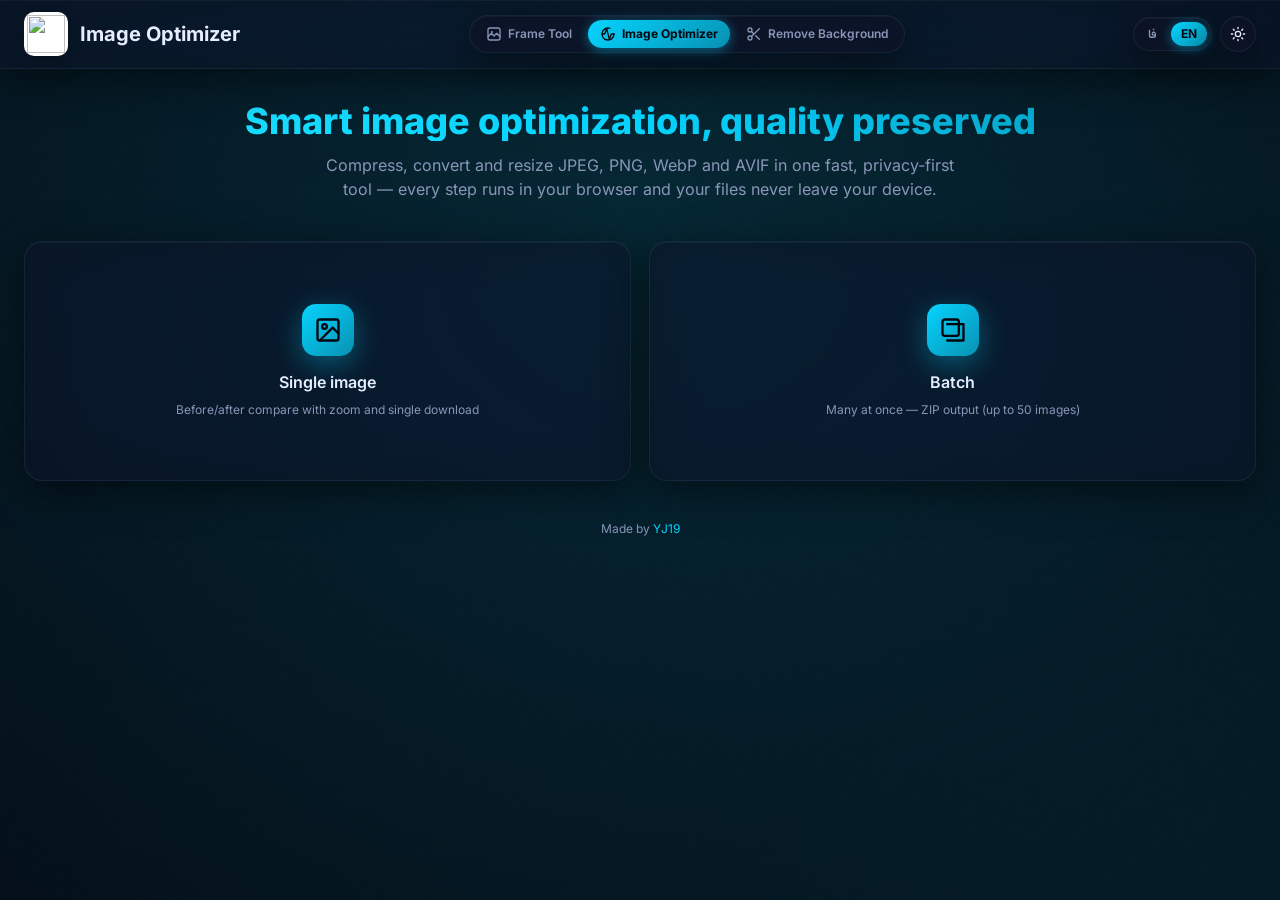
==== commit 6ed62d24: "default to dark theme; fix mobile header overflow; compact remove-bg mobile action bar All tools now" ====
--- a/optimizer/index.html
+++ b/optimizer/index.html
@@ -77,7 +77,7 @@
   </script>
 
   <link rel="preconnect" href="https://cdn.jsdelivr.net" crossorigin />
-  <link rel="stylesheet" href="../fonts/fonts.css?v=20260707c" />
+  <link rel="stylesheet" href="../fonts/fonts.css?v=20260707f" />
 
   <!-- Critical CSS: prevents FOUC and handles theme-icon visibility independently of Tailwind JIT -->
   <style>
@@ -96,7 +96,7 @@
     [data-theme="dark"] .theme-icon-moon { display: none; }
   </style>
 
-  <script src="../vendor/tailwind-3.4.17.js?v=20260707c"></script>
+  <script src="../vendor/tailwind-3.4.17.js?v=20260707f"></script>
   <script>
     tailwind.config = {
       darkMode: ['class', '[data-theme="dark"]'],
@@ -118,9 +118,9 @@
     };
   </script>
 
-  <link rel="stylesheet" href="../styles/main.css?v=20260707c" />
-  <link rel="stylesheet" href="optimizer.css?v=20260707c" />
-  <script defer src="../vendor/jszip-3.10.1.min.js?v=20260707c"></script>
+  <link rel="stylesheet" href="../styles/main.css?v=20260906c" />
+  <link rel="stylesheet" href="optimizer.css?v=20260903a" />
+  <script defer src="../vendor/jszip-3.10.1.min.js?v=20260707f"></script>
 </head>
 
 <body class="font-sans antialiased min-h-screen selection:bg-cyan/30">
@@ -294,6 +294,18 @@
                 <path d="M6 2v14a2 2 0 0 0 2 2h14"/><path d="M18 22V8a2 2 0 0 0-2-2H2"/>
               </svg>
               <span data-i18n="opt.edit.crop">برش</span>
+            </button>
+            <button id="opt-flip-h-btn" type="button" class="opt-tool-btn">
+              <svg class="w-4 h-4" viewBox="0 0 24 24" fill="none" stroke="currentColor" stroke-width="2" stroke-linecap="round" stroke-linejoin="round" aria-hidden="true">
+                <path d="M12 2v20" stroke-dasharray="3 3"/><path d="M8 6l-5 6 5 6z"/><path d="M16 6l5 6-5 6z"/>
+              </svg>
+              <span data-i18n="opt.edit.flipH">قرینه افقی</span>
+            </button>
+            <button id="opt-flip-v-btn" type="button" class="opt-tool-btn">
+              <svg class="w-4 h-4" viewBox="0 0 24 24" fill="none" stroke="currentColor" stroke-width="2" stroke-linecap="round" stroke-linejoin="round" aria-hidden="true">
+                <path d="M2 12h20" stroke-dasharray="3 3"/><path d="M6 8l6-5 6 5z"/><path d="M6 16l6 5 6-5z"/>
+              </svg>
+              <span data-i18n="opt.edit.flipV">قرینه عمودی</span>
             </button>
             <button id="opt-bg-btn" type="button" class="opt-tool-btn">
               <span class="btn-default">
@@ -639,9 +651,35 @@
     </div>
   </div>
 
+  <!-- ============ STICKY BOTTOM ACTION BAR ============ -->
+  <div id="opt-sticky-bar" class="opt-sticky-bar hidden" aria-hidden="true">
+    <div class="opt-sticky-inner container mx-auto">
+      <!-- Single-image mode -->
+      <div id="opt-sticky-single" class="opt-sticky-group hidden">
+        <span id="opt-sticky-savings" class="opt-sticky-savings">—</span>
+        <button id="opt-sticky-download" class="action-btn opt-sticky-btn">
+          <svg class="w-4 h-4" viewBox="0 0 24 24" fill="none" stroke="currentColor" stroke-width="2.4" stroke-linecap="round" stroke-linejoin="round">
+            <path d="M12 3v12M7 10l5 5 5-5M5 21h14"/>
+          </svg>
+          <span data-i18n="opt.download">دانلود</span>
+        </button>
+      </div>
+      <!-- Batch mode -->
+      <div id="opt-sticky-batch" class="opt-sticky-group hidden">
+        <span id="opt-sticky-batch-savings" class="opt-sticky-savings">—</span>
+        <button id="opt-sticky-batch-download" class="action-btn opt-sticky-btn">
+          <svg class="w-4 h-4" viewBox="0 0 24 24" fill="none" stroke="currentColor" stroke-width="2.4" stroke-linecap="round" stroke-linejoin="round">
+            <path d="M12 3v12M7 10l5 5 5-5M5 21h14"/>
+          </svg>
+          <span data-i18n="opt.batch.downloadZip">دانلود ZIP</span>
+        </button>
+      </div>
+    </div>
+  </div>
+
   <!-- Toast container — bottom on mobile (away from header), top-right on desktop -->
   <div id="toast-container" class="fixed bottom-4 inset-x-3 sm:bottom-auto sm:top-4 sm:inset-x-auto sm:end-4 z-50 flex flex-col gap-2 sm:max-w-sm pointer-events-none" role="status" aria-live="polite" aria-atomic="false"></div>
 
-  <script defer src="optimizer.js?v=20260707c"></script>
+  <script defer src="optimizer.js?v=20260906b"></script>
 </body>
 </html>
--- a/styles/main.css
+++ b/styles/main.css
@@ -151,6 +151,19 @@
 @media (max-width: 640px) {
   .tool-nav-btn { padding: 6px 10px; }
   .tool-nav-btn span { font-size: 11px; }
+  /* Keep the 3-tab switcher inside the viewport — scroll it internally instead
+     of overflowing the page (which produced a horizontal scrollbar and left
+     fixed bottom bars floating above it). */
+  .tool-nav {
+    max-width: 100%;
+    flex-wrap: nowrap;
+    overflow-x: auto;
+    justify-content: flex-start;
+    -ms-overflow-style: none;
+    scrollbar-width: none;
+  }
+  .tool-nav::-webkit-scrollbar { display: none; }
+  .tool-nav-btn { flex: 0 0 auto; }
 }
 
 /* ============ Step labels ============ */
@@ -478,7 +491,7 @@
   padding: 10px 14px;
   border-radius: 10px;
   border: 1.5px solid rgba(6, 212, 255, 0.35);
-  background: rgba(255,255,255,0.7);
+  background-color: rgba(255,255,255,0.7);
   font-family: inherit;
   font-size: 0.9rem;
   color: inherit;
@@ -490,17 +503,17 @@
   outline: none;
   border-color: rgba(6, 212, 255, 0.6);
   box-shadow: 0 0 0 3px rgba(6, 212, 255, 0.18);
-  background: rgba(255,255,255,0.85);
+  background-color: rgba(255,255,255,0.85);
 }
 [data-theme="dark"] .glass-input,
 [data-theme="dark"] .glass-select {
   border-color: rgba(6, 212, 255, 0.35);
-  background: rgba(255,255,255,0.07);
+  background-color: rgba(255,255,255,0.07);
   color: var(--text-dark);
 }
 [data-theme="dark"] .glass-input:focus,
 [data-theme="dark"] .glass-select:focus {
-  background: rgba(255,255,255,0.06);
+  background-color: rgba(255,255,255,0.06);
 }
 .glass-input:disabled {
   opacity: 0.5;
--- a/optimizer/optimizer.css
+++ b/optimizer/optimizer.css
@@ -1014,3 +1014,54 @@
   gap: 10px;
 }
 .opt-crop-foot-actions .action-btn { width: auto; padding: 10px 20px; }
+
+/* ============ Sticky bottom action bar ============ */
+.opt-sticky-bar {
+  position: fixed;
+  inset-inline: 0;
+  bottom: 0;
+  z-index: 45;
+  padding: 10px 12px calc(10px + env(safe-area-inset-bottom, 0px));
+  background: rgba(255, 255, 255, 0.82);
+  border-top: 1px solid var(--glass-border-light);
+  backdrop-filter: blur(16px) saturate(160%);
+  -webkit-backdrop-filter: blur(16px) saturate(160%);
+  box-shadow: 0 -8px 30px rgba(15, 23, 42, 0.12);
+  animation: opt-sticky-in 0.28s cubic-bezier(0.22, 1, 0.36, 1);
+}
+[data-theme="dark"] .opt-sticky-bar {
+  background: rgba(10, 13, 24, 0.82);
+  border-top-color: var(--glass-border-dark);
+  box-shadow: 0 -8px 30px rgba(0, 0, 0, 0.45);
+}
+@keyframes opt-sticky-in {
+  from { transform: translateY(100%); opacity: 0; }
+  to   { transform: translateY(0);    opacity: 1; }
+}
+.opt-sticky-inner {
+  padding-inline: 12px;
+  max-width: 80rem;
+}
+.opt-sticky-group {
+  display: flex;
+  align-items: center;
+  justify-content: space-between;
+  gap: 14px;
+}
+.opt-sticky-savings {
+  font-weight: 800;
+  font-size: 0.9rem;
+  font-variant-numeric: tabular-nums;
+  color: var(--c-cyan-deep);
+}
+[data-theme="dark"] .opt-sticky-savings { color: var(--c-cyan-soft); }
+.opt-sticky-btn {
+  width: auto;
+  margin: 0;
+  padding: 11px 26px;
+  flex-shrink: 0;
+}
+/* Keep mobile toasts clear of the bar */
+@media (max-width: 639px) {
+  body.opt-has-sticky #toast-container { bottom: calc(72px + env(safe-area-inset-bottom, 0px)); }
+}
